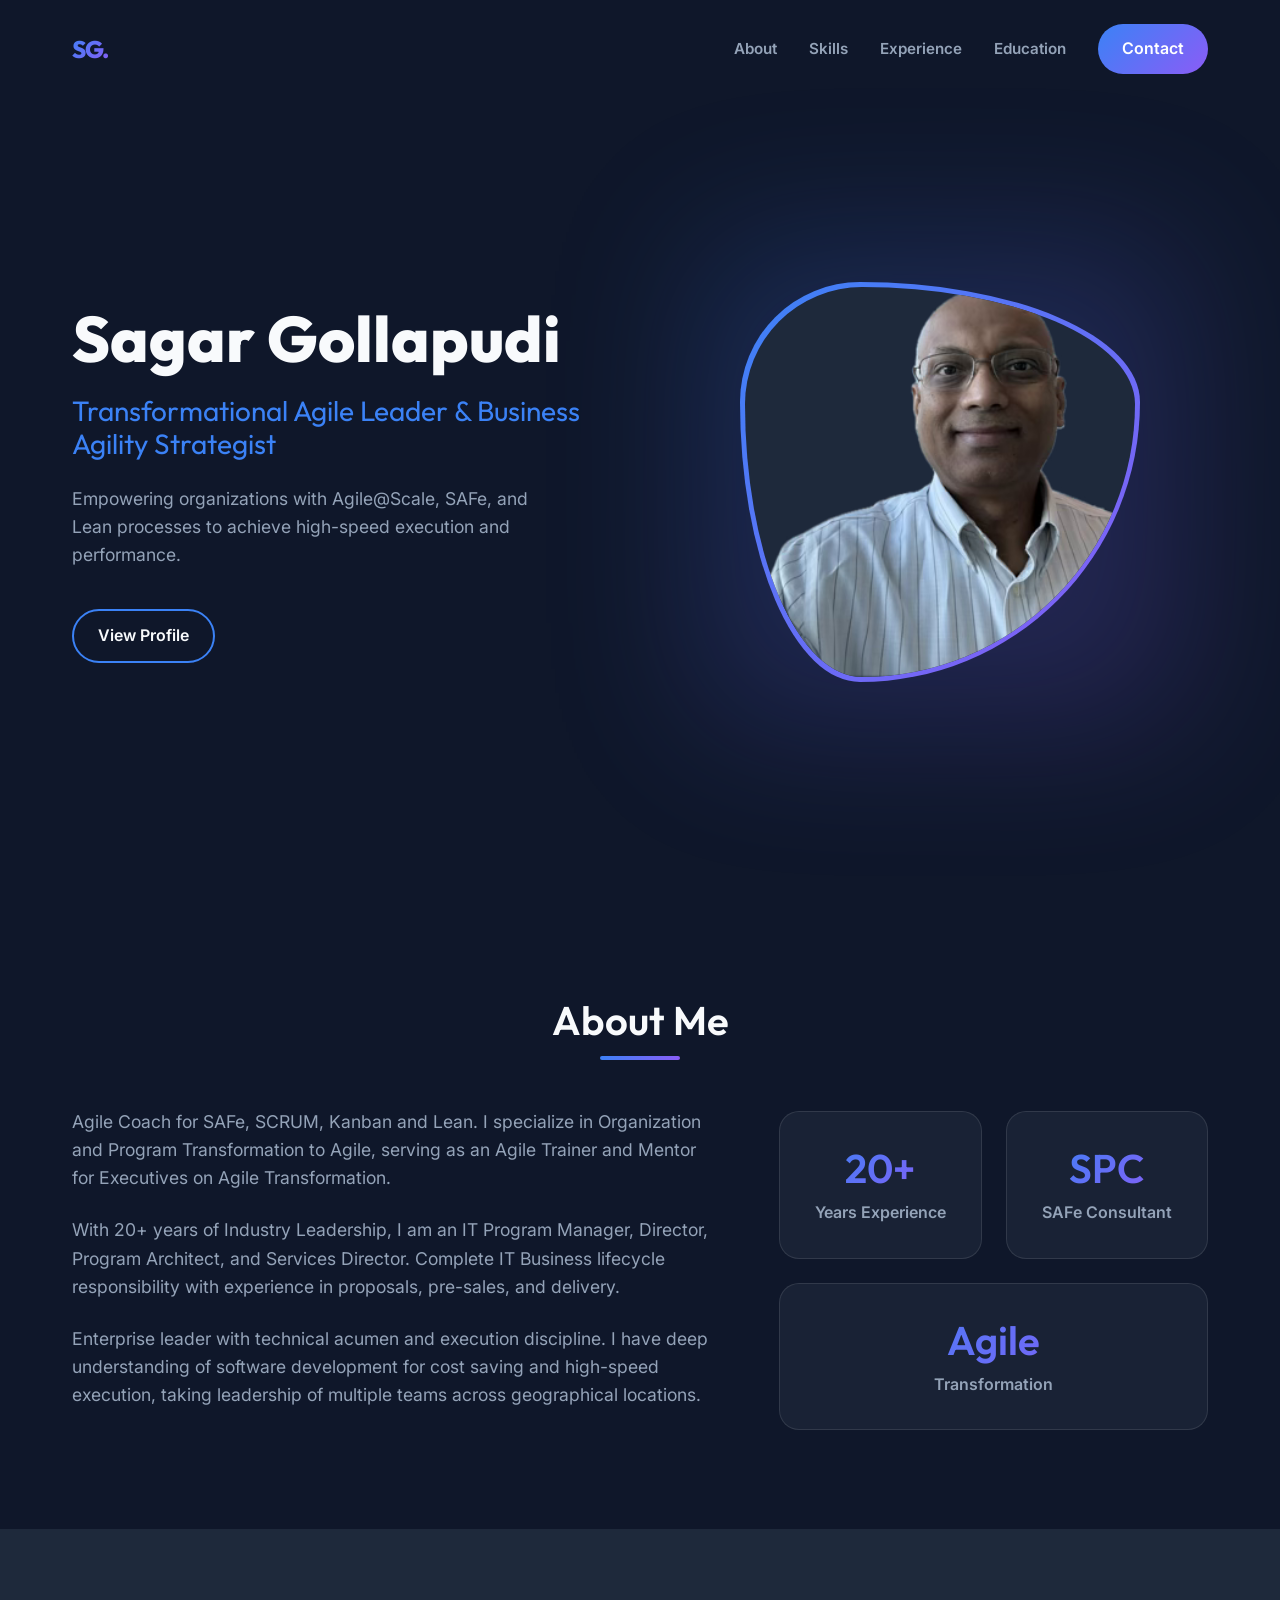
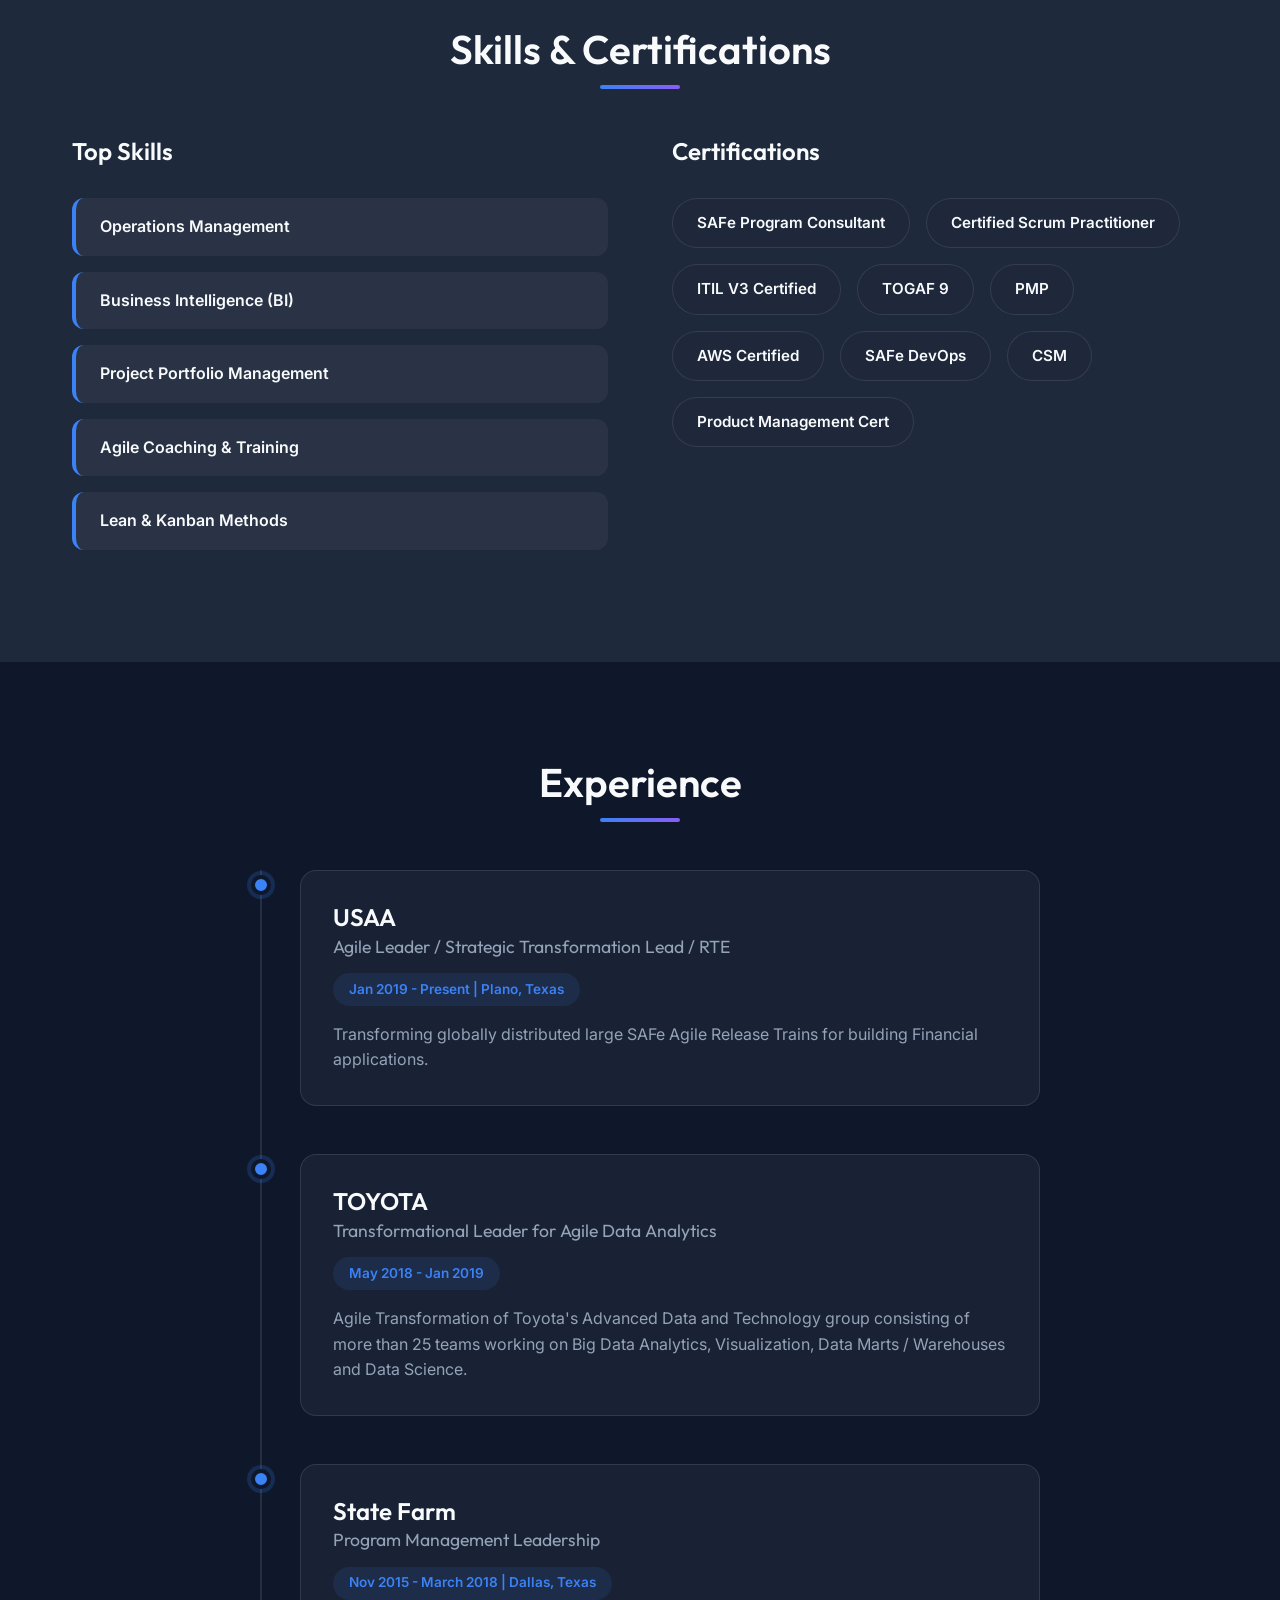
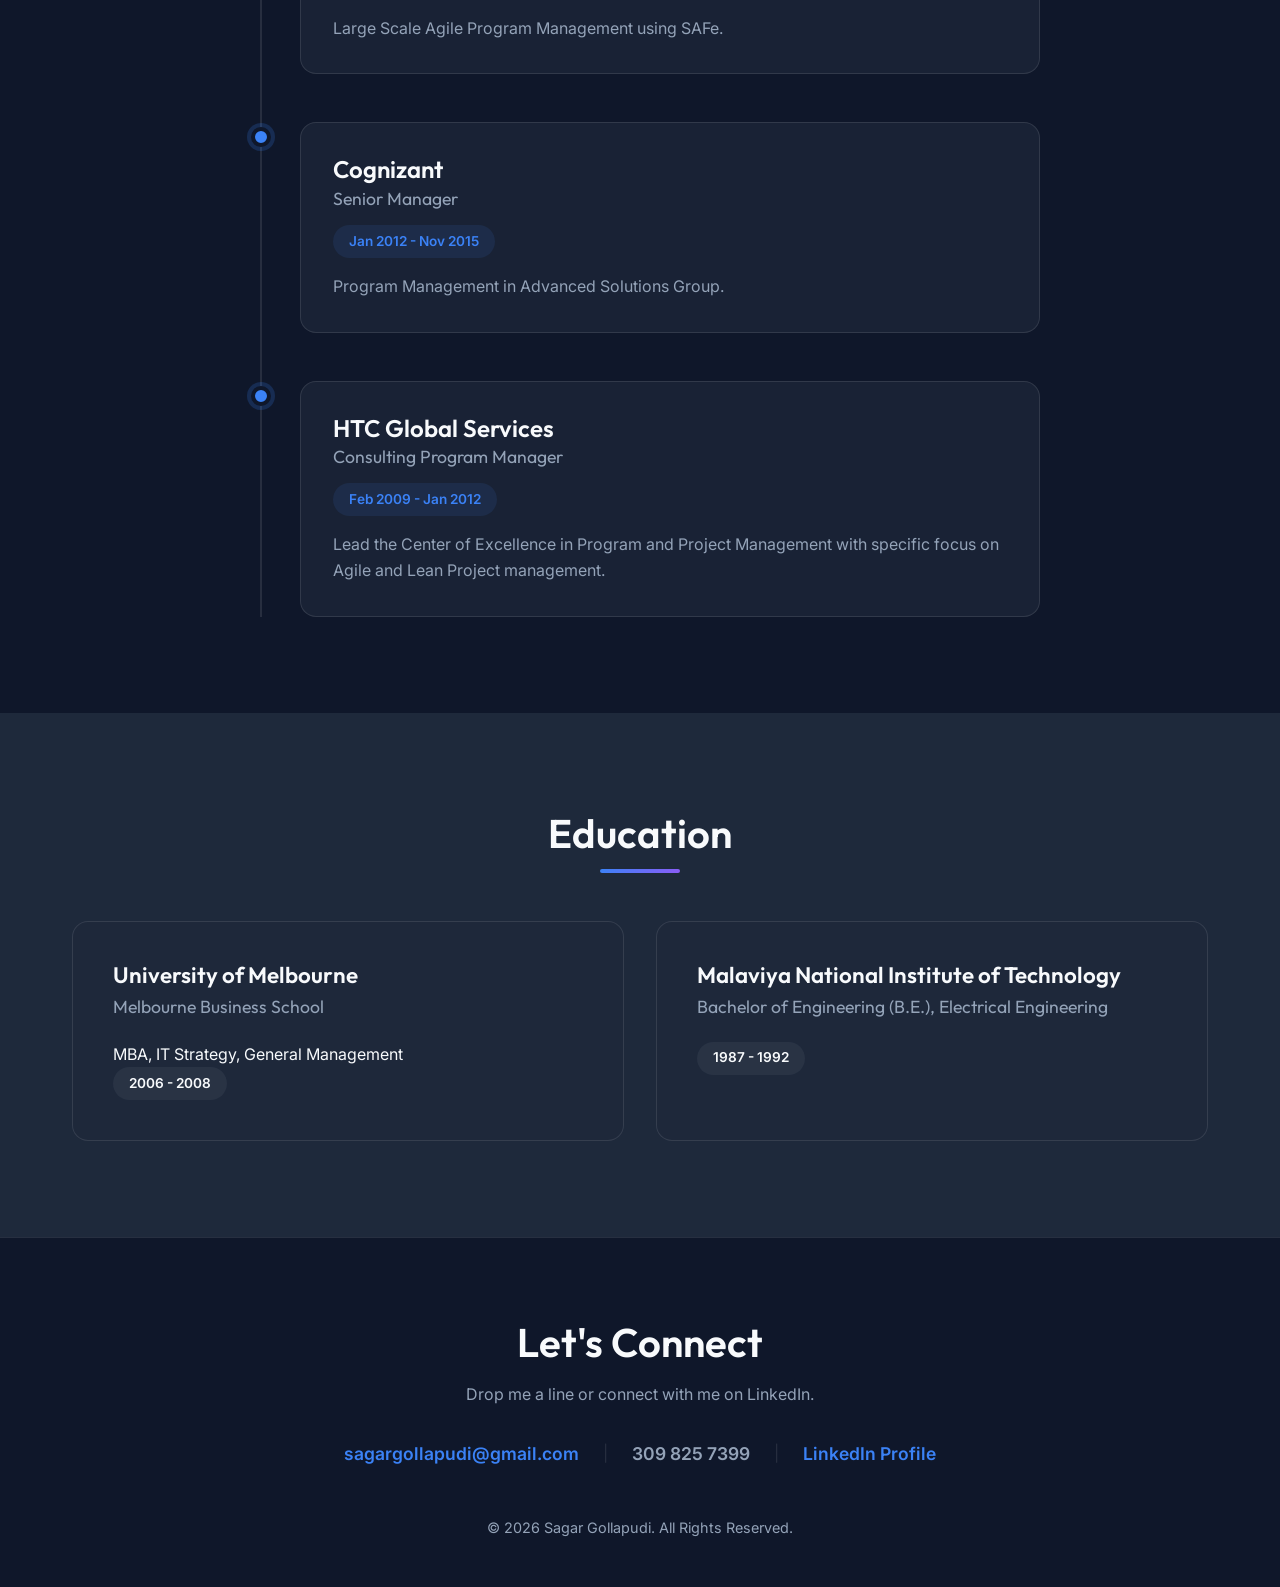
==== index.html @ b095566a "Add files via upload" ====
<!DOCTYPE html>
<html lang="en">
<head>
    <meta charset="UTF-8">
    <meta name="viewport" content="width=device-width, initial-scale=1.0">
    <title>Sagar Gollapudi | Transformational Agile Leader</title>
    <meta name="description" content="Personal website of Sagar Gollapudi, Transformational Agile Leader, SPC, PMP, Agile@Scale, SAFE PO/PM, RTE, Business Agility Strategist.">
    <link rel="preconnect" href="https://fonts.googleapis.com">
    <link rel="preconnect" href="https://fonts.gstatic.com" crossorigin>
    <link href="https://fonts.googleapis.com/css2?family=Inter:wght@300;400;600;800&family=Outfit:wght@300;400;600;800&display=swap" rel="stylesheet">
    <link rel="stylesheet" href="style.css">
</head>
<body>
    <nav class="navbar">
        <div class="nav-container">
            <a href="#home" class="logo">SG.</a>
            <ul class="nav-links">
                <li><a href="#about">About</a></li>
                <li><a href="#skills">Skills</a></li>
                <li><a href="#experience">Experience</a></li>
                <li><a href="#education">Education</a></li>
                <li><a href="#contact" class="btn-primary">Contact</a></li>
            </ul>
        </div>
    </nav>

    <header id="home" class="hero">
        <div class="hero-content hidden">
            <h1 class="hero-title">Sagar Gollapudi</h1>
            <h2 class="hero-subtitle">Transformational Agile Leader & Business Agility Strategist</h2>
            <p class="hero-text">Empowering organizations with Agile@Scale, SAFe, and Lean processes to achieve high-speed execution and performance.</p>
            <div class="hero-buttons">
                <a href="#about" class="btn-secondary">View Profile</a>
            </div>
        </div>
        <div class="hero-image-container hidden">
            <div class="image-wrapper">
                <img src="SagarGollapudi.png" alt="Sagar Gollapudi" class="hero-img">
                <div class="glow-effect"></div>
            </div>
        </div>
    </header>

    <section id="about" class="section">
        <div class="container hidden">
            <h2 class="section-title">About Me</h2>
            <div class="about-content">
                <div class="about-text">
                    <p>Agile Coach for SAFe, SCRUM, Kanban and Lean. I specialize in Organization and Program Transformation to Agile, serving as an Agile Trainer and Mentor for Executives on Agile Transformation.</p>
                    <p>With 20+ years of Industry Leadership, I am an IT Program Manager, Director, Program Architect, and Services Director. Complete IT Business lifecycle responsibility with experience in proposals, pre-sales, and delivery.</p>
                    <p>Enterprise leader with technical acumen and execution discipline. I have deep understanding of software development for cost saving and high-speed execution, taking leadership of multiple teams across geographical locations.</p>
                </div>
                <div class="about-stats">
                    <div class="stat-card">
                        <h3>20+</h3>
                        <p>Years Experience</p>
                    </div>
                    <div class="stat-card">
                        <h3>SPC</h3>
                        <p>SAFe Consultant</p>
                    </div>
                    <div class="stat-card">
                        <h3>Agile</h3>
                        <p>Transformation</p>
                    </div>
                </div>
            </div>
        </div>
    </section>

    <section id="skills" class="section bg-secondary">
        <div class="container hidden">
            <h2 class="section-title">Skills & Certifications</h2>
            <div class="skills-grid">
                <div class="skill-category">
                    <h3>Top Skills</h3>
                    <ul class="skill-list">
                        <li><span>Operations Management</span></li>
                        <li><span>Business Intelligence (BI)</span></li>
                        <li><span>Project Portfolio Management</span></li>
                        <li><span>Agile Coaching & Training</span></li>
                        <li><span>Lean & Kanban Methods</span></li>
                    </ul>
                </div>
                <div class="skill-category">
                    <h3>Certifications</h3>
                    <div class="badges">
                        <span class="badge">SAFe Program Consultant</span>
                        <span class="badge">Certified Scrum Practitioner</span>
                        <span class="badge">ITIL V3 Certified</span>
                        <span class="badge">TOGAF 9</span>
                        <span class="badge">PMP</span>
                        <span class="badge">AWS Certified</span>
                        <span class="badge">SAFe DevOps</span>
                        <span class="badge">CSM</span>
                        <span class="badge">Product Management Cert</span>
                    </div>
                </div>
            </div>
        </div>
    </section>

    <section id="experience" class="section">
        <div class="container hidden">
            <h2 class="section-title">Experience</h2>
            <div class="timeline">
                <div class="timeline-item">
                    <div class="timeline-dot"></div>
                    <div class="timeline-content">
                        <h3>USAA</h3>
                        <h4>Agile Leader / Strategic Transformation Lead / RTE</h4>
                        <span class="date">Jan 2019 - Present | Plano, Texas</span>
                        <p>Transforming globally distributed large SAFe Agile Release Trains for building Financial applications.</p>
                    </div>
                </div>
                <div class="timeline-item">
                    <div class="timeline-dot"></div>
                    <div class="timeline-content">
                        <h3>TOYOTA</h3>
                        <h4>Transformational Leader for Agile Data Analytics</h4>
                        <span class="date">May 2018 - Jan 2019</span>
                        <p>Agile Transformation of Toyota's Advanced Data and Technology group consisting of more than 25 teams working on Big Data Analytics, Visualization, Data Marts / Warehouses and Data Science.</p>
                    </div>
                </div>
                <div class="timeline-item">
                    <div class="timeline-dot"></div>
                    <div class="timeline-content">
                        <h3>State Farm</h3>
                        <h4>Program Management Leadership</h4>
                        <span class="date">Nov 2015 - March 2018 | Dallas, Texas</span>
                        <p>Large Scale Agile Program Management using SAFe.</p>
                    </div>
                </div>
                <div class="timeline-item">
                    <div class="timeline-dot"></div>
                    <div class="timeline-content">
                        <h3>Cognizant</h3>
                        <h4>Senior Manager</h4>
                        <span class="date">Jan 2012 - Nov 2015</span>
                        <p>Program Management in Advanced Solutions Group.</p>
                    </div>
                </div>
                <div class="timeline-item">
                    <div class="timeline-dot"></div>
                    <div class="timeline-content">
                        <h3>HTC Global Services</h3>
                        <h4>Consulting Program Manager</h4>
                        <span class="date">Feb 2009 - Jan 2012</span>
                        <p>Lead the Center of Excellence in Program and Project Management with specific focus on Agile and Lean Project management.</p>
                    </div>
                </div>
            </div>
        </div>
    </section>

    <section id="education" class="section bg-secondary">
        <div class="container hidden">
            <h2 class="section-title">Education</h2>
            <div class="grid-2">
                <div class="edu-card card-glass">
                    <h3>University of Melbourne</h3>
                    <h4>Melbourne Business School</h4>
                    <p>MBA, IT Strategy, General Management</p>
                    <span class="year">2006 - 2008</span>
                </div>
                <div class="edu-card card-glass">
                    <h3>Malaviya National Institute of Technology</h3>
                    <h4>Bachelor of Engineering (B.E.), Electrical Engineering</h4>
                    <span class="year">1987 - 1992</span>
                </div>
            </div>
        </div>
    </section>

    <footer id="contact" class="footer">
        <div class="container">
            <h2 class="footer-title">Let's Connect</h2>
            <p class="footer-text">Drop me a line or connect with me on LinkedIn.</p>
            <div class="contact-info">
                <a href="mailto:sagargollapudi@gmail.com" class="contact-link">sagargollapudi@gmail.com</a>
                <span class="separator">|</span>
                <span class="contact-text">309 825 7399</span>
                <span class="separator">|</span>
                <a href="https://www.linkedin.com/in/sagargollapudi" target="_blank" class="contact-link">LinkedIn Profile</a>
            </div>
            <p class="copyright">&copy; 2026 Sagar Gollapudi. All Rights Reserved.</p>
        </div>
    </footer>

    <script src="script.js"></script>
</body>
</html>
---- style.css ----
:root {
    --bg-primary: #0f172a;
    --bg-secondary: #1e293b;
    --text-primary: #f8fafc;
    --text-secondary: #94a3b8;
    --accent-color: #3b82f6;
    --accent-hover: #2563eb;
    --gradient-1: linear-gradient(135deg, #3b82f6 0%, #8b5cf6 100%);
    --glass-bg: rgba(30, 41, 59, 0.7);
    --glass-border: rgba(255, 255, 255, 0.1);
    --font-heading: 'Outfit', sans-serif;
    --font-body: 'Inter', sans-serif;
    --transition: all 0.3s ease;
}

* {
    margin: 0;
    padding: 0;
    box-sizing: border-box;
}

html {
    scroll-behavior: smooth;
}

body {
    font-family: var(--font-body);
    background-color: var(--bg-primary);
    color: var(--text-primary);
    line-height: 1.6;
    overflow-x: hidden;
}

/* Typography */
h1, h2, h3, h4 {
    font-family: var(--font-heading);
    font-weight: 600;
    line-height: 1.2;
}

a {
    text-decoration: none;
    color: inherit;
    transition: var(--transition);
}

.container {
    max-width: 1200px;
    margin: 0 auto;
    padding: 0 2rem;
}

/* Buttons */
.btn-primary {
    background: var(--gradient-1);
    color: white;
    padding: 0.75rem 1.5rem;
    border-radius: 50px;
    font-weight: 600;
    display: inline-block;
}

.btn-primary:hover {
    transform: translateY(-2px);
    box-shadow: 0 10px 20px rgba(59, 130, 246, 0.3);
}

.btn-secondary {
    background: transparent;
    color: var(--text-primary);
    padding: 0.75rem 1.5rem;
    border-radius: 50px;
    font-weight: 600;
    border: 2px solid var(--accent-color);
    display: inline-block;
}

.btn-secondary:hover {
    background: var(--accent-color);
    transform: translateY(-2px);
}

/* Navbar */
.navbar {
    position: fixed;
    top: 0;
    left: 0;
    width: 100%;
    padding: 1.5rem 0;
    z-index: 1000;
    transition: var(--transition);
}

.navbar.scrolled {
    padding: 1rem 0;
    background: var(--glass-bg);
    backdrop-filter: blur(10px);
    box-shadow: 0 4px 30px rgba(0, 0, 0, 0.1);
    border-bottom: 1px solid var(--glass-border);
}

.nav-container {
    max-width: 1200px;
    margin: 0 auto;
    padding: 0 2rem;
    display: flex;
    justify-content: space-between;
    align-items: center;
}

.logo {
    font-size: 1.5rem;
    font-weight: 800;
    font-family: var(--font-heading);
    letter-spacing: -1px;
    background: var(--gradient-1);
    -webkit-background-clip: text;
    -webkit-text-fill-color: transparent;
}

.nav-links {
    list-style: none;
    display: flex;
    gap: 2rem;
    align-items: center;
}

.nav-links a:not(.btn-primary) {
    font-size: 0.95rem;
    font-weight: 600;
    color: var(--text-secondary);
}

.nav-links a:not(.btn-primary):hover {
    color: var(--text-primary);
}

/* Hero Section */
.hero {
    min-height: 100vh;
    display: flex;
    align-items: center;
    justify-content: center;
    padding: 8rem 2rem 4rem;
    max-width: 1200px;
    margin: 0 auto;
    gap: 4rem;
}

.hero-content {
    flex: 1;
}

.hero-title {
    font-size: 4rem;
    font-weight: 800;
    margin-bottom: 1rem;
}

.hero-subtitle {
    font-size: 1.75rem;
    color: var(--accent-color);
    margin-bottom: 1.5rem;
    font-weight: 400;
}

.hero-text {
    font-size: 1.1rem;
    color: var(--text-secondary);
    margin-bottom: 2.5rem;
    max-width: 500px;
}

.hero-buttons {
    display: flex;
    gap: 1rem;
}

.hero-image-container {
    flex: 1;
    display: flex;
    justify-content: center;
    position: relative;
}

.image-wrapper {
    position: relative;
    width: 400px;
    height: 400px;
    border-radius: 30% 70% 70% 30% / 30% 30% 70% 70%;
    background: var(--gradient-1);
    padding: 5px;
    animation: morph 8s ease-in-out infinite;
}

.hero-img {
    width: 100%;
    height: 100%;
    object-fit: cover;
    border-radius: 30% 70% 70% 30% / 30% 30% 70% 70%;
    background: var(--bg-secondary);
    animation: morph 8s ease-in-out infinite;
    animation-delay: -1s;
}

.glow-effect {
    position: absolute;
    top: 50%;
    left: 50%;
    transform: translate(-50%, -50%);
    width: 120%;
    height: 120%;
    background: var(--gradient-1);
    filter: blur(80px);
    opacity: 0.2;
    z-index: -1;
}

@keyframes morph {
    0% { border-radius: 30% 70% 70% 30% / 30% 30% 70% 70%; }
    25% { border-radius: 58% 42% 75% 25% / 76% 46% 54% 24%; }
    50% { border-radius: 40% 60% 40% 60% / 40% 60% 40% 60%; }
    75% { border-radius: 73% 27% 26% 38% / 73% 36% 64% 27%; }
    100% { border-radius: 30% 70% 70% 30% / 30% 30% 70% 70%; }
}

/* Sections */
.section {
    padding: 6rem 0;
}

.section.bg-secondary {
    background-color: var(--bg-secondary);
}

.section-title {
    font-size: 2.5rem;
    margin-bottom: 3rem;
    text-align: center;
    position: relative;
    padding-bottom: 1rem;
}

.section-title::after {
    content: '';
    position: absolute;
    bottom: 0;
    left: 50%;
    transform: translateX(-50%);
    width: 80px;
    height: 4px;
    background: var(--gradient-1);
    border-radius: 2px;
}

/* About */
.about-content {
    display: flex;
    gap: 4rem;
    align-items: center;
}

.about-text {
    flex: 3;
    font-size: 1.1rem;
    color: var(--text-secondary);
}

.about-text p {
    margin-bottom: 1.5rem;
}

.about-stats {
    flex: 2;
    display: grid;
    grid-template-columns: repeat(2, 1fr);
    gap: 1.5rem;
}

.about-stats .stat-card:nth-child(3) {
    grid-column: span 2;
}

.stat-card {
    background: var(--glass-bg);
    border: 1px solid var(--glass-border);
    padding: 2rem;
    border-radius: 20px;
    text-align: center;
    transition: var(--transition);
}

.stat-card:hover {
    transform: translateY(-5px);
    border-color: var(--accent-color);
}

.stat-card h3 {
    font-size: 2.5rem;
    color: var(--text-primary);
    margin-bottom: 0.5rem;
    background: var(--gradient-1);
    -webkit-background-clip: text;
    -webkit-text-fill-color: transparent;
}

.stat-card p {
    color: var(--text-secondary);
    font-weight: 600;
}

/* Skills */
.skills-grid {
    display: grid;
    grid-template-columns: 1fr 1fr;
    gap: 4rem;
}

.skill-category h3 {
    font-size: 1.5rem;
    margin-bottom: 2rem;
    color: var(--text-primary);
}

.skill-list {
    list-style: none;
}

.skill-list li {
    background: rgba(255, 255, 255, 0.05);
    padding: 1rem 1.5rem;
    margin-bottom: 1rem;
    border-radius: 12px;
    border-left: 4px solid var(--accent-color);
    font-weight: 600;
    transition: var(--transition);
}

.skill-list li:hover {
    transform: translateX(10px);
    background: rgba(255, 255, 255, 0.1);
}

.badges {
    display: flex;
    flex-wrap: wrap;
    gap: 1rem;
}

.badge {
    background: var(--glass-bg);
    border: 1px solid var(--glass-border);
    color: var(--text-primary);
    padding: 0.75rem 1.5rem;
    border-radius: 50px;
    font-size: 0.95rem;
    font-weight: 600;
    transition: var(--transition);
}

.badge:hover {
    background: var(--gradient-1);
    border-color: transparent;
    transform: translateY(-3px);
}

/* Timeline / Experience */
.timeline {
    position: relative;
    max-width: 800px;
    margin: 0 auto;
}

.timeline::before {
    content: '';
    position: absolute;
    top: 0;
    left: 20px;
    height: 100%;
    width: 2px;
    background: rgba(255, 255, 255, 0.1);
}

.timeline-item {
    position: relative;
    padding-left: 60px;
    margin-bottom: 3rem;
}

.timeline-item:last-child {
    margin-bottom: 0;
}

.timeline-dot {
    position: absolute;
    left: 11px;
    top: 5px;
    width: 20px;
    height: 20px;
    border-radius: 50%;
    background: var(--accent-color);
    border: 4px solid var(--bg-primary);
    box-shadow: 0 0 0 4px rgba(59, 130, 246, 0.2);
}

.timeline-content {
    background: var(--glass-bg);
    border: 1px solid var(--glass-border);
    padding: 2rem;
    border-radius: 16px;
    transition: var(--transition);
}

.timeline-content:hover {
    transform: translateY(-5px);
    border-color: var(--accent-color);
}

.timeline-content h3 {
    font-size: 1.5rem;
    margin-bottom: 0.25rem;
}

.timeline-content h4 {
    font-size: 1.1rem;
    color: var(--text-secondary);
    font-weight: 400;
    margin-bottom: 1rem;
}

.timeline-content .date {
    display: inline-block;
    padding: 0.35rem 1rem;
    background: rgba(59, 130, 246, 0.1);
    color: var(--accent-color);
    border-radius: 50px;
    font-size: 0.85rem;
    font-weight: 600;
    margin-bottom: 1rem;
}

.timeline-content p {
    color: var(--text-secondary);
}

/* Education Grid */
.grid-2 {
    display: grid;
    grid-template-columns: repeat(2, 1fr);
    gap: 2rem;
}

.card-glass {
    background: var(--glass-bg);
    border: 1px solid var(--glass-border);
    padding: 2.5rem;
    border-radius: 16px;
    transition: var(--transition);
}

.card-glass:hover {
    transform: translateY(-5px);
    border-color: var(--accent-color);
}

.card-glass h3 {
    font-size: 1.4rem;
    margin-bottom: 0.5rem;
}

.card-glass h4 {
    font-size: 1.1rem;
    color: var(--text-secondary);
    font-weight: 400;
    margin-bottom: 1.5rem;
}

.card-glass .year {
    display: inline-block;
    padding: 0.35rem 1rem;
    background: rgba(255, 255, 255, 0.05);
    border-radius: 50px;
    font-size: 0.85rem;
    font-weight: 600;
}

/* Footer */
.footer {
    background: var(--bg-primary);
    padding: 5rem 0 3rem;
    text-align: center;
    border-top: 1px solid var(--glass-border);
}

.footer-title {
    font-size: 2.5rem;
    margin-bottom: 1rem;
}

.footer-text {
    color: var(--text-secondary);
    margin-bottom: 2rem;
}

.contact-info {
    display: flex;
    justify-content: center;
    align-items: center;
    gap: 1.5rem;
    margin-bottom: 3rem;
    flex-wrap: wrap;
}

.contact-link {
    color: var(--accent-color);
    font-weight: 600;
    font-size: 1.1rem;
}

.contact-link:hover {
    text-decoration: underline;
}

.separator {
    color: var(--glass-border);
}

.contact-text {
    color: var(--text-secondary);
    font-weight: 600;
    font-size: 1.1rem;
}

.copyright {
    color: var(--text-secondary);
    font-size: 0.9rem;
}

/* Scroll Animations */
.hidden {
    opacity: 0;
    filter: blur(5px);
    transform: translateY(30px);
    transition: all 1s cubic-bezier(0.5, 0, 0, 1);
}

.show {
    opacity: 1;
    filter: blur(0);
    transform: translateY(0);
}

/* Responsive */
@media (max-width: 992px) {
    .hero {
        flex-direction: column-reverse;
        text-align: center;
        padding-top: 7rem;
    }
    
    .hero-text {
        margin: 0 auto 2.5rem;
    }

    .hero-buttons {
        justify-content: center;
    }

    .about-content, .skills-grid {
        flex-direction: column;
        grid-template-columns: 1fr;
    }
}

@media (max-width: 768px) {
    .nav-links {
        display: none;
    }

    .hero-title {
        font-size: 3rem;
    }

    .hero-subtitle {
        font-size: 1.3rem;
    }

    .image-wrapper {
        width: 300px;
        height: 300px;
    }

    .grid-2 {
        grid-template-columns: 1fr;
    }

    .contact-info {
        flex-direction: column;
        gap: 0.5rem;
    }

    .separator {
        display: none;
    }
}
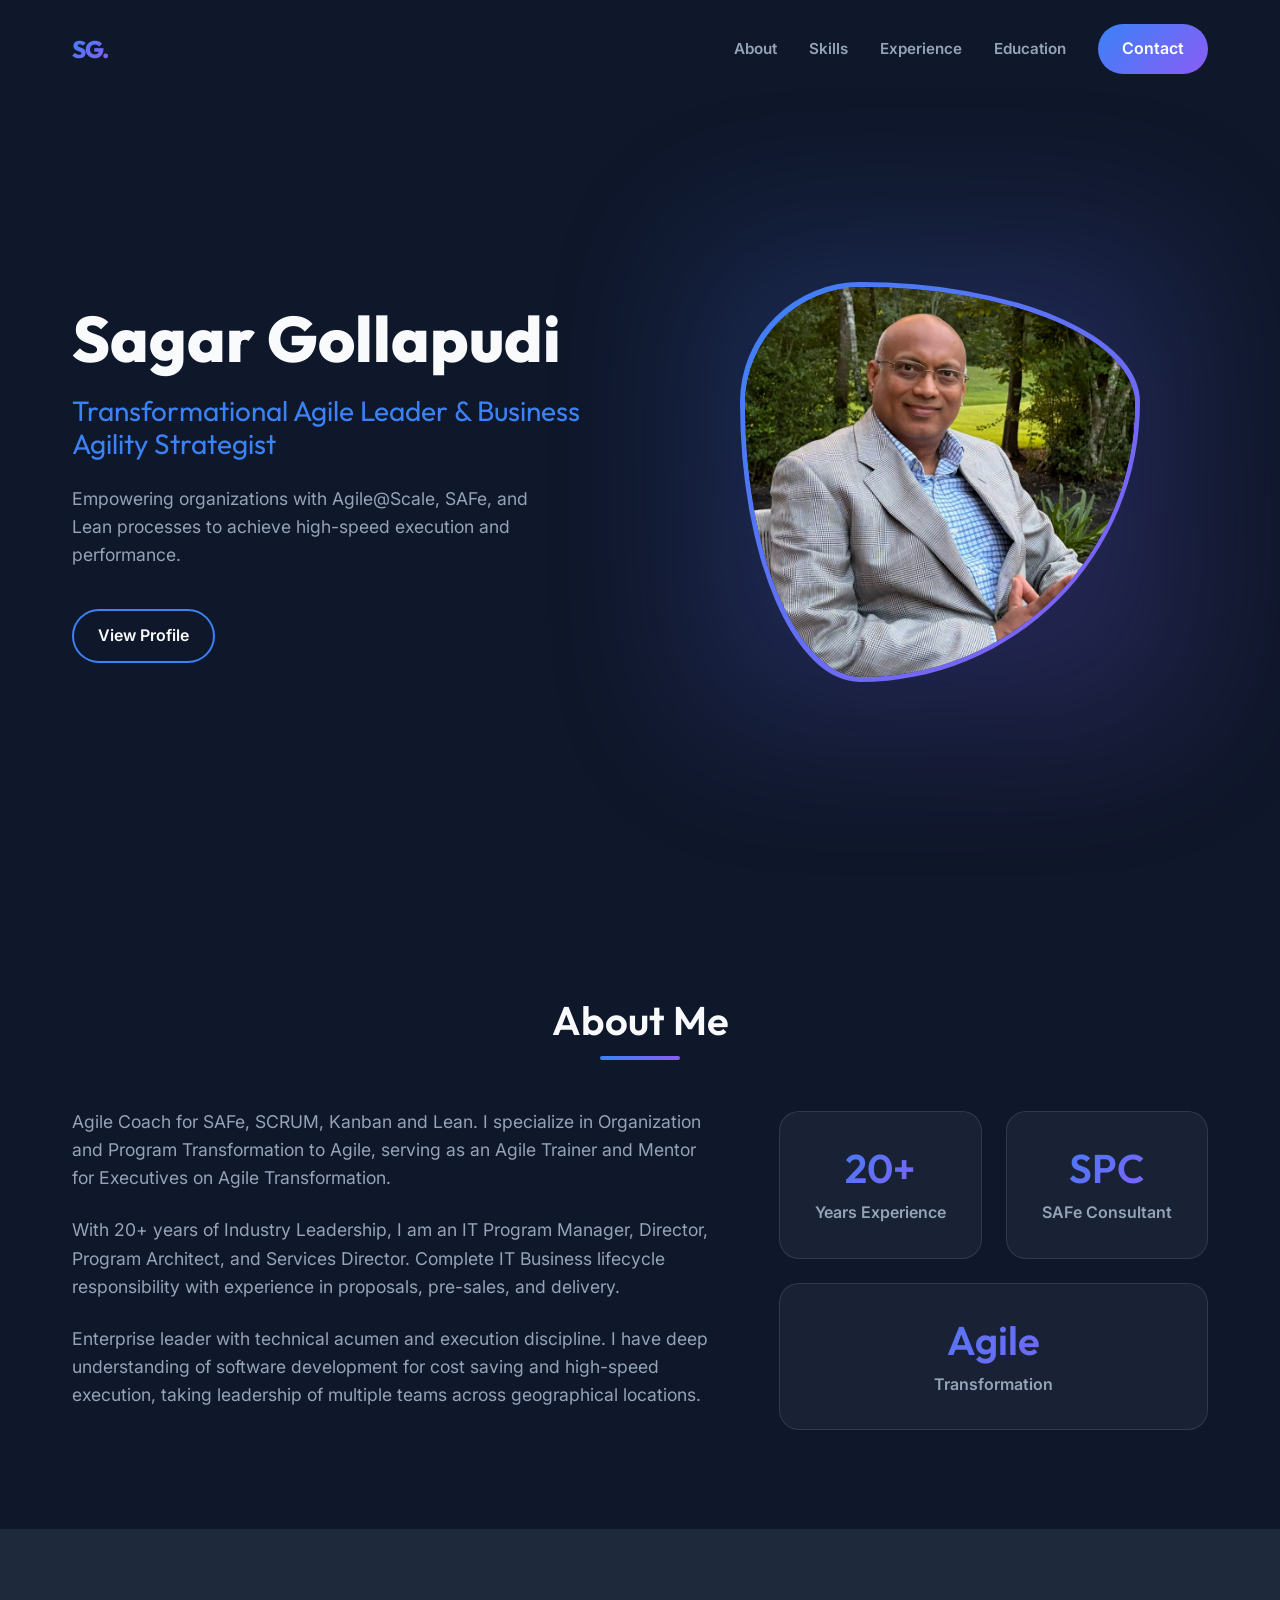
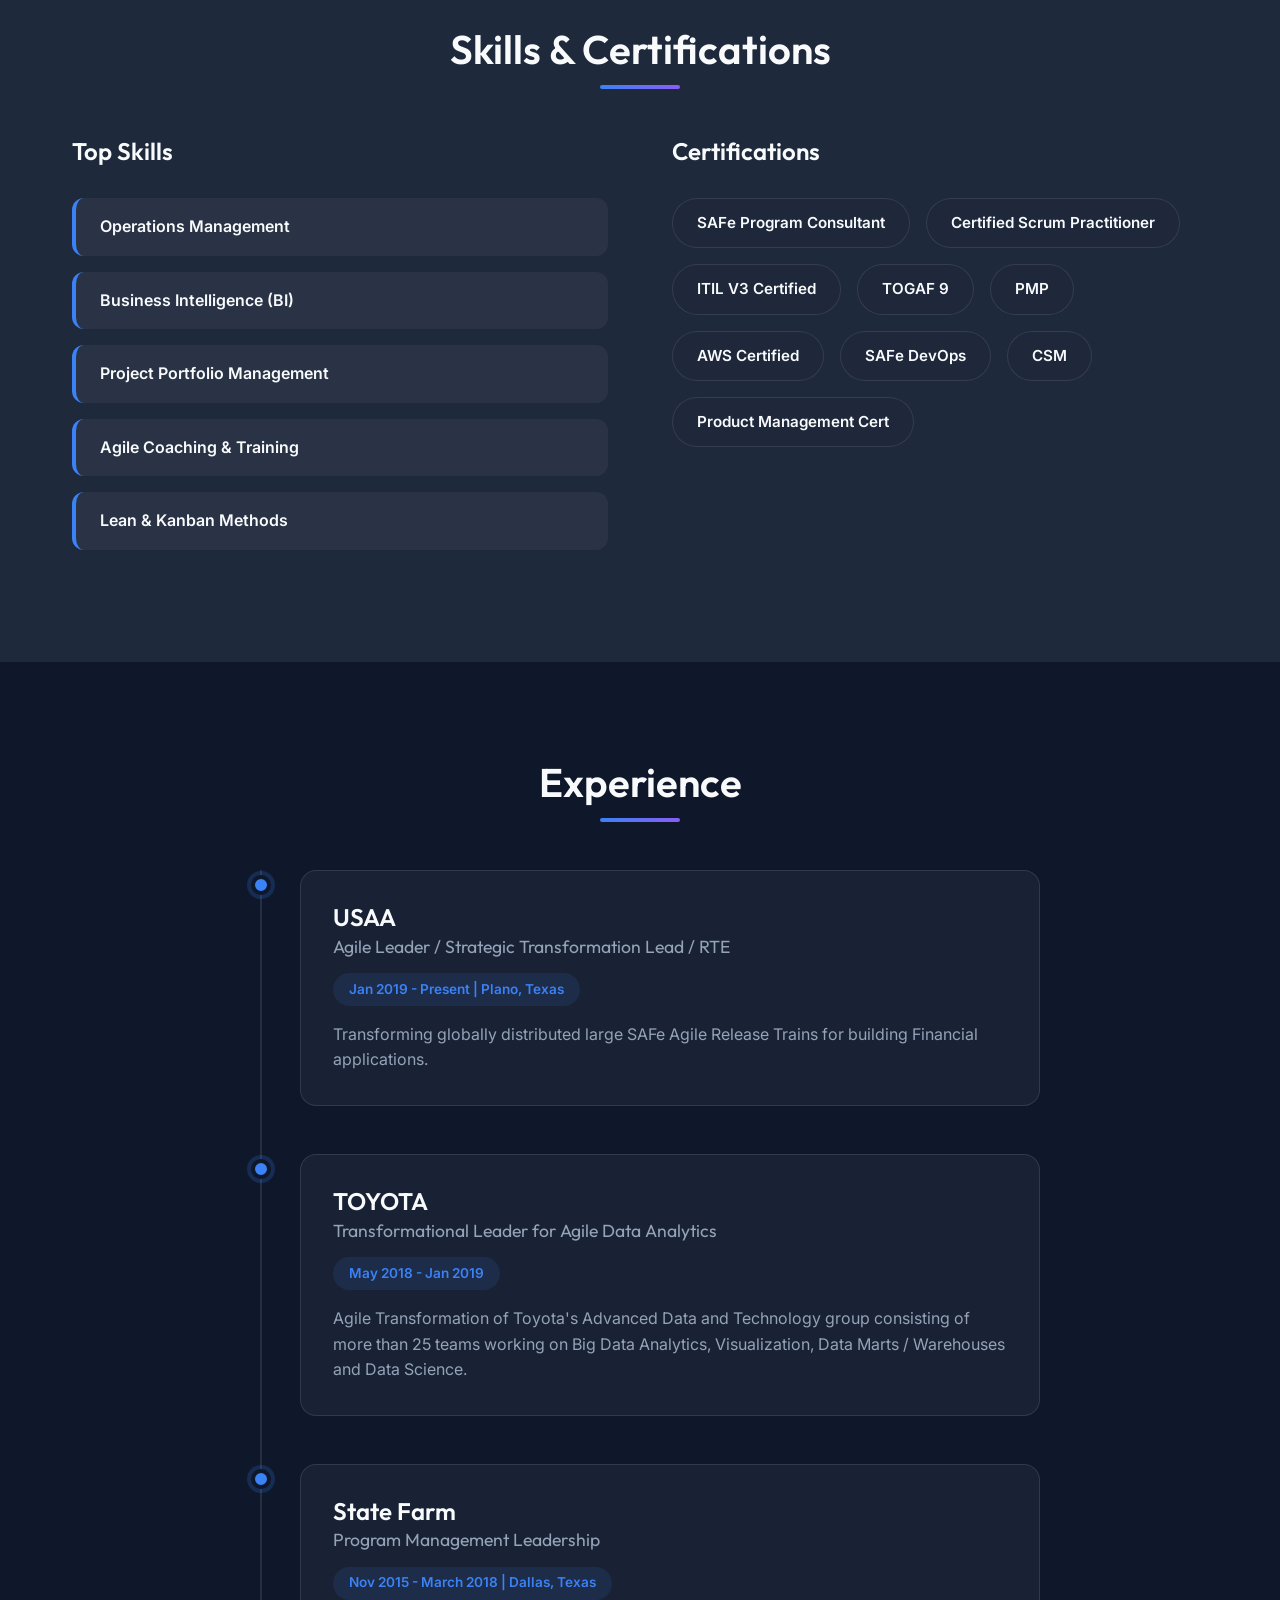
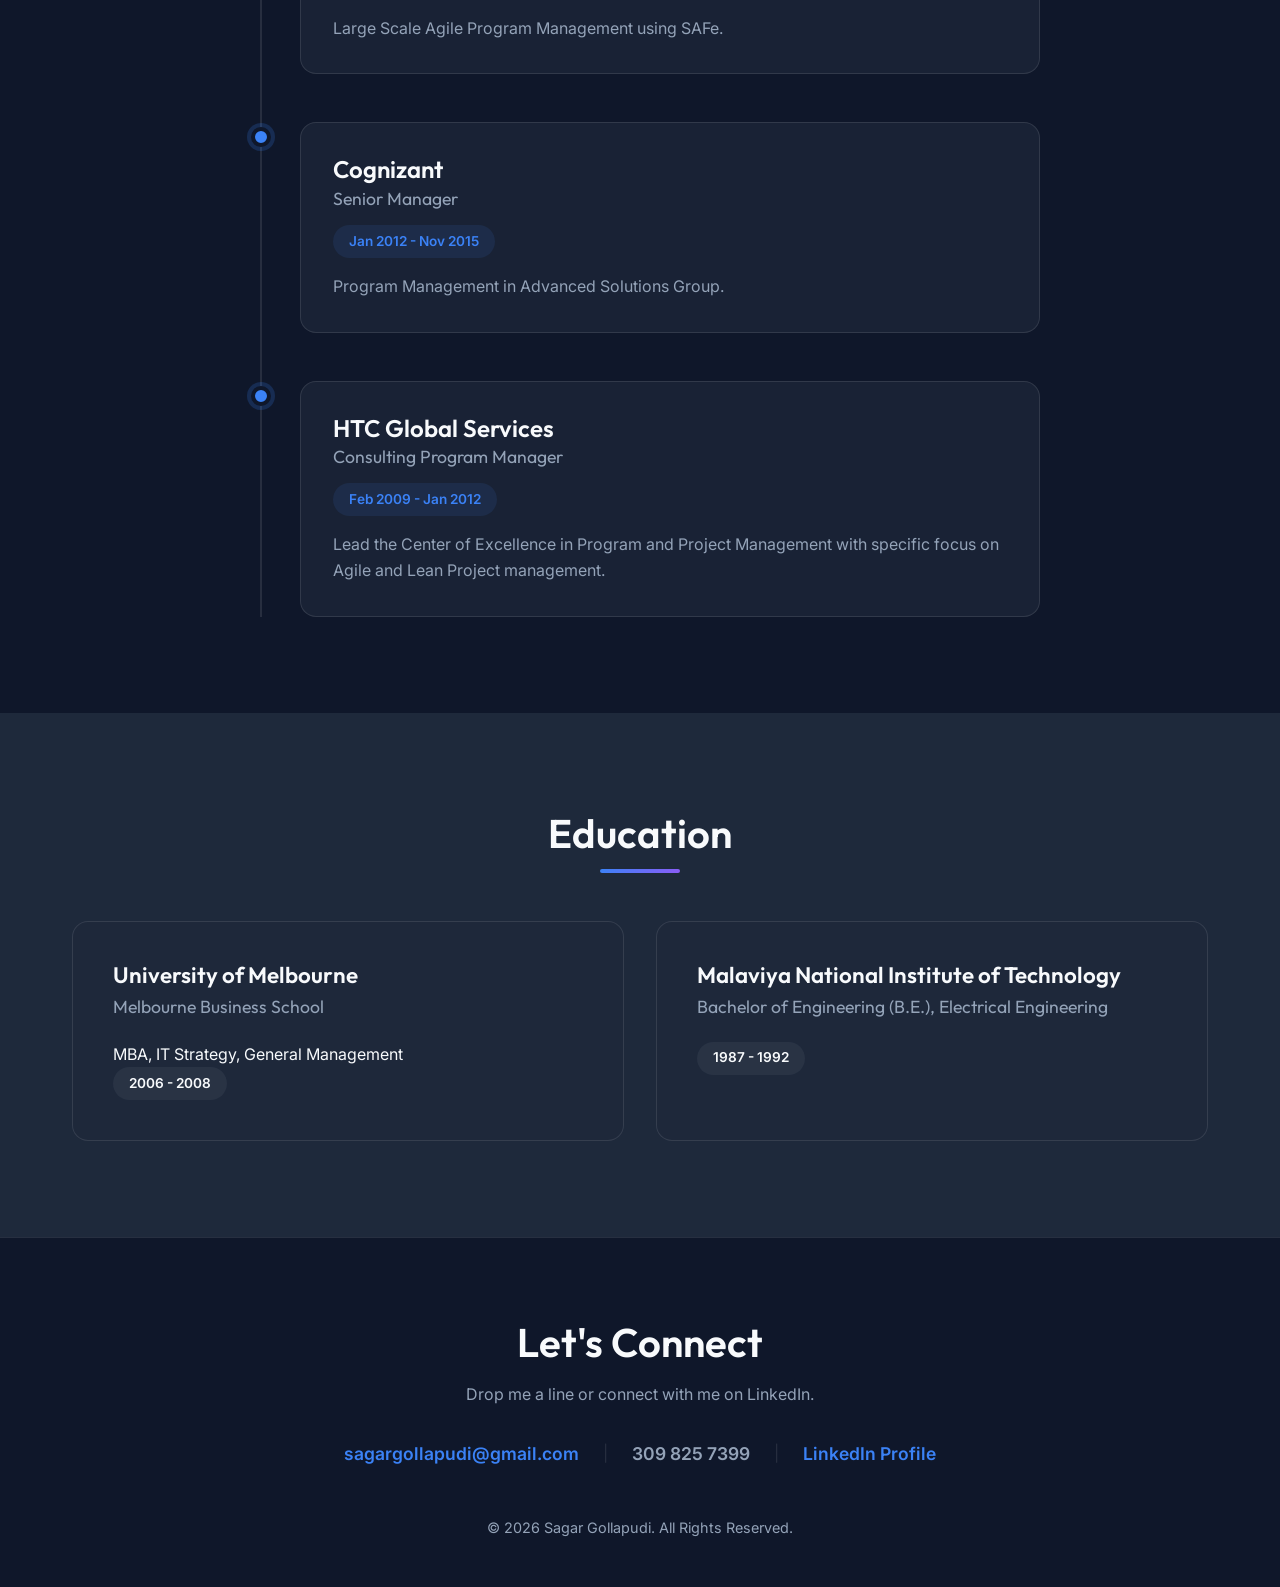
==== commit 41fe46a4: "Add files via upload" ====
--- a/index.html
+++ b/index.html
@@ -35,7 +35,7 @@
         </div>
         <div class="hero-image-container hidden">
             <div class="image-wrapper">
-                <img src="SagarGollapudi.png" alt="Sagar Gollapudi" class="hero-img">
+                <img src="SagarGollapudi.jpg" alt="Sagar Gollapudi" class="hero-img">
                 <div class="glow-effect"></div>
             </div>
         </div>
--- a/style.css
+++ b/style.css
@@ -197,6 +197,7 @@
     width: 100%;
     height: 100%;
     object-fit: cover;
+    object-position: top center;
     border-radius: 30% 70% 70% 30% / 30% 30% 70% 70%;
     background: var(--bg-secondary);
     animation: morph 8s ease-in-out infinite;
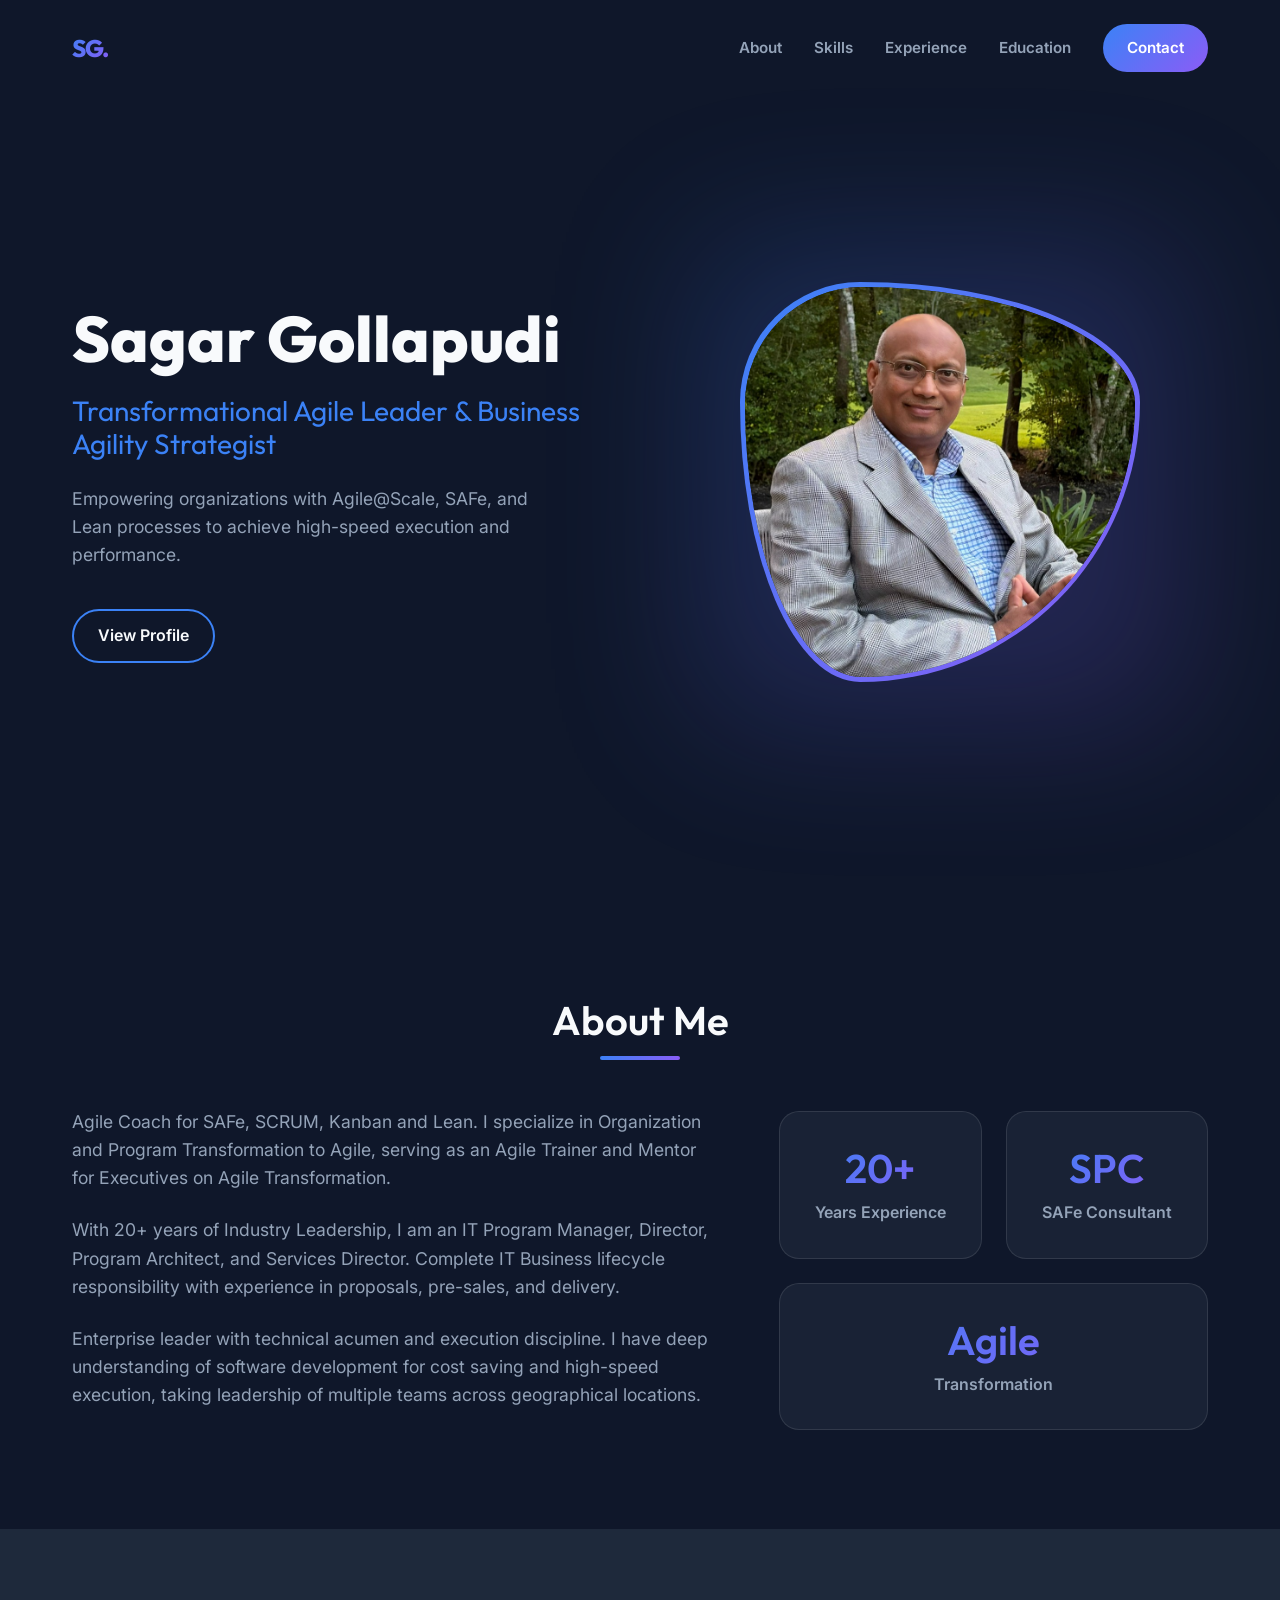
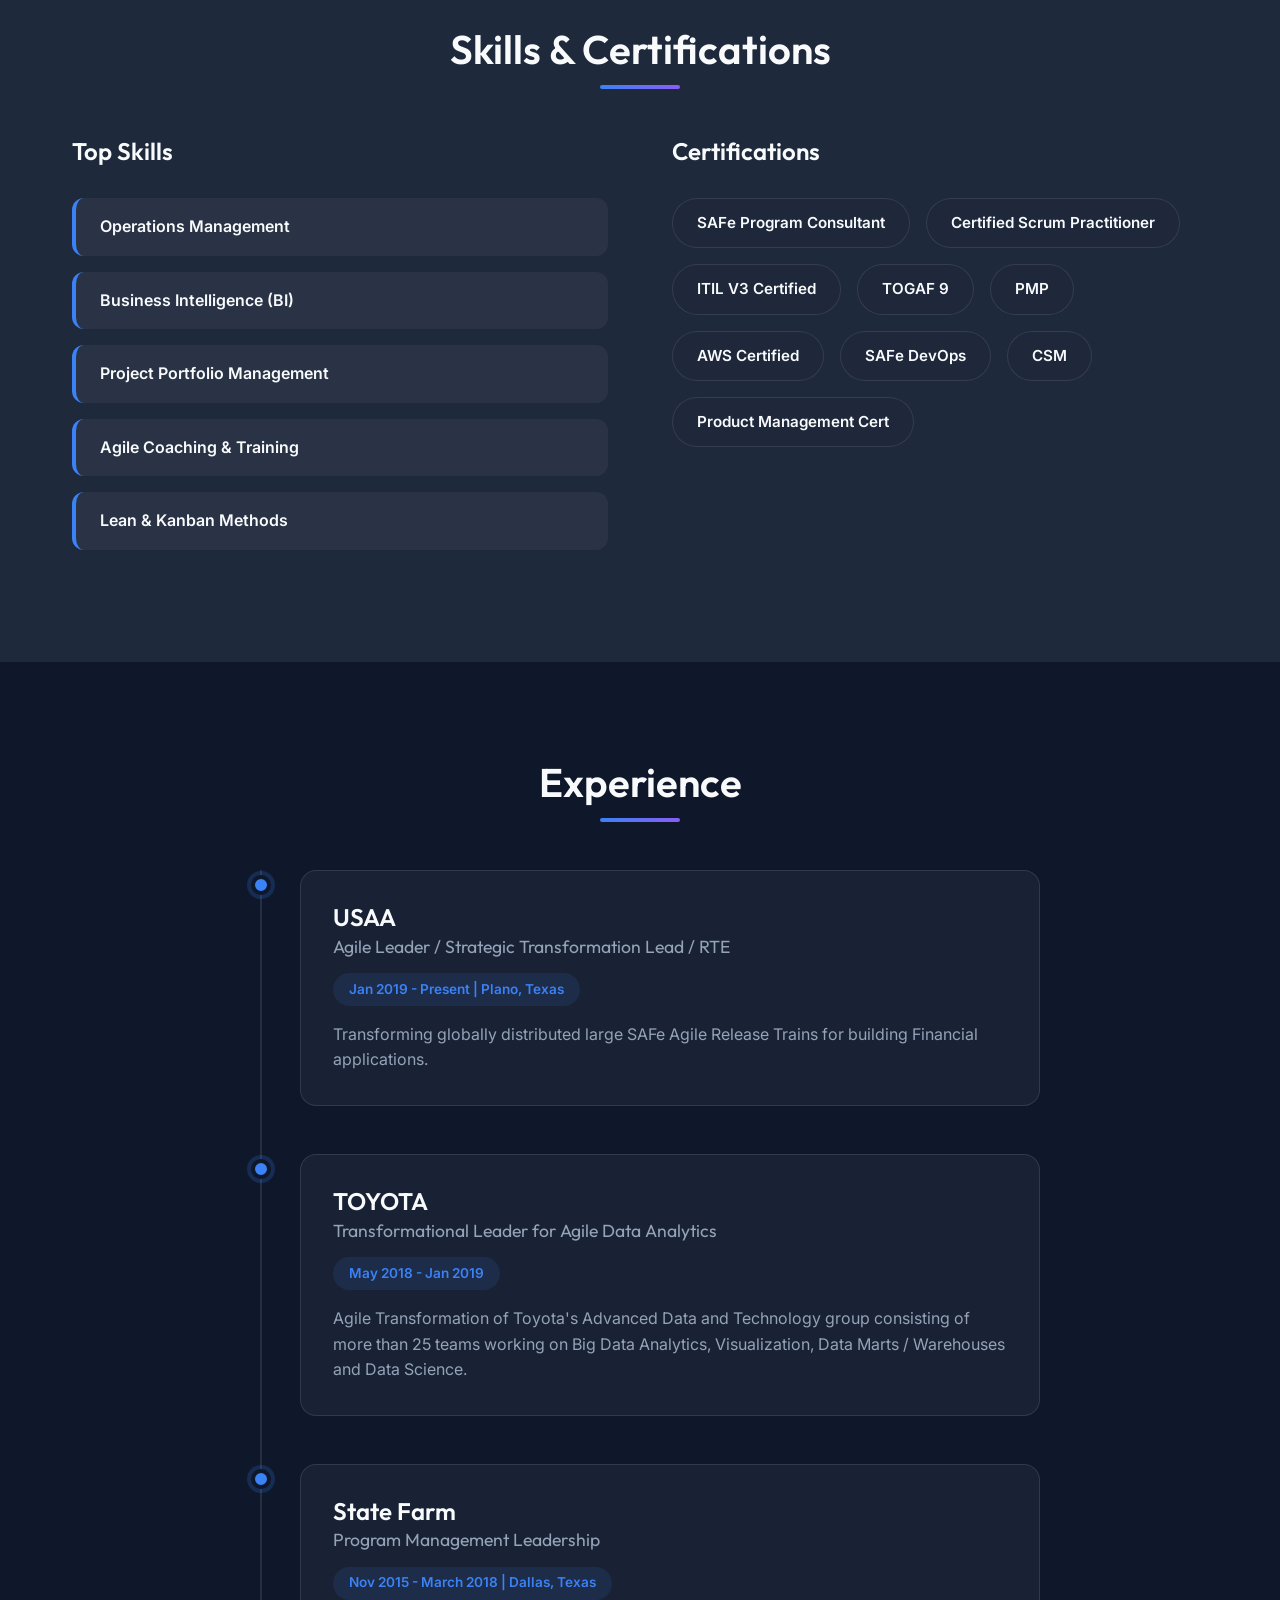
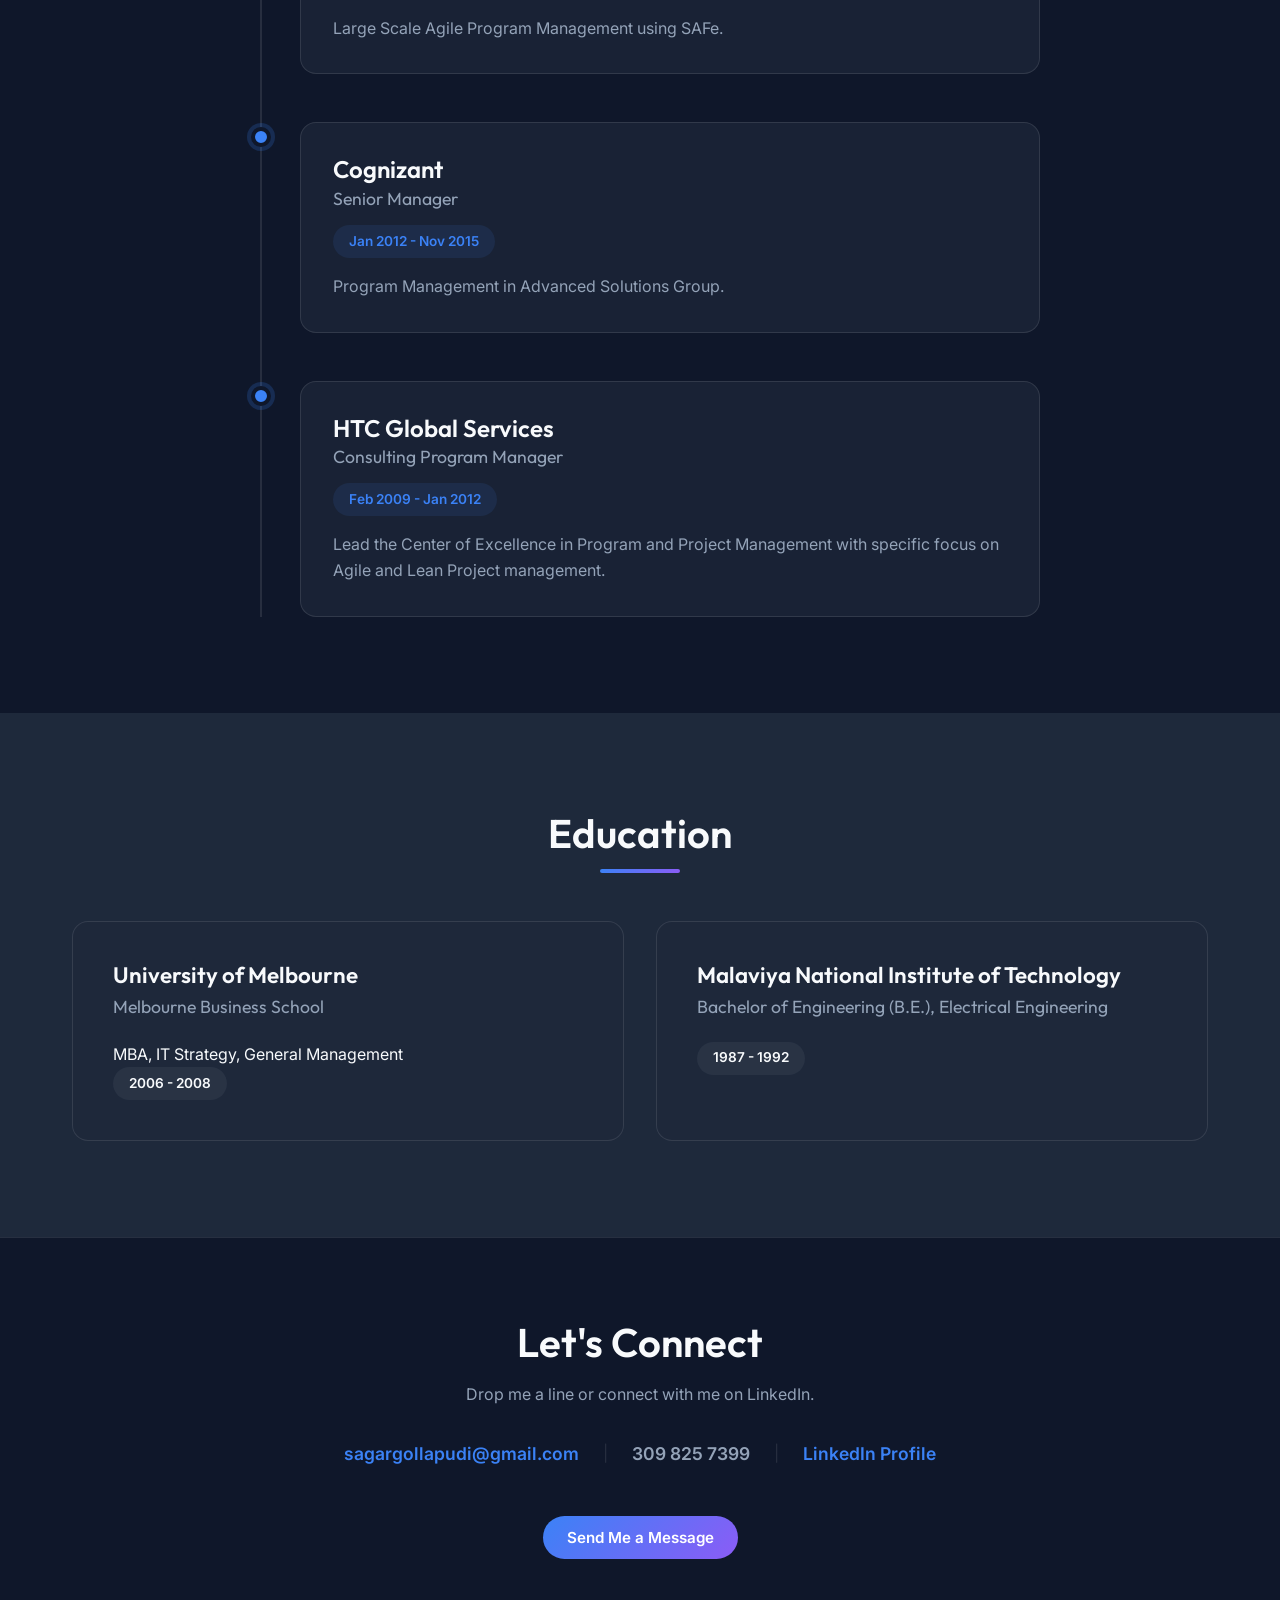
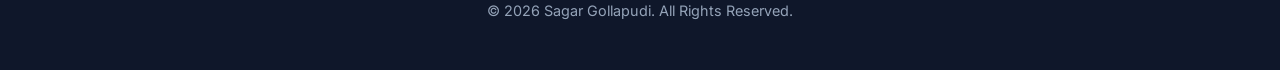
==== commit 656ba3f0: "Add files via upload" ====
--- a/index.html
+++ b/index.html
@@ -19,7 +19,7 @@
                 <li><a href="#skills">Skills</a></li>
                 <li><a href="#experience">Experience</a></li>
                 <li><a href="#education">Education</a></li>
-                <li><a href="#contact" class="btn-primary">Contact</a></li>
+                <li><a href="#contact" class="btn-primary open-contact-btn">Contact</a></li>
             </ul>
         </div>
     </nav>
@@ -183,9 +183,52 @@
                 <span class="separator">|</span>
                 <a href="https://www.linkedin.com/in/sagargollapudi" target="_blank" class="contact-link">LinkedIn Profile</a>
             </div>
+            <div class="footer-actions">
+                <button type="button" class="btn-primary open-contact-btn">Send Me a Message</button>
+            </div>
             <p class="copyright">&copy; 2026 Sagar Gollapudi. All Rights Reserved.</p>
         </div>
     </footer>
+
+    <!-- Contact Modal Form -->
+    <div id="contact-modal" class="modal-overlay" aria-hidden="true" role="dialog" aria-modal="true" aria-labelledby="modal-title">
+        <div class="modal-container card-glass">
+            <button type="button" class="modal-close" id="modal-close-btn" aria-label="Close contact form">&times;</button>
+            <div class="modal-header">
+                <h2 id="modal-title">Get in Touch</h2>
+                <p>Have a question or want to collaborate? Send a message below.</p>
+            </div>
+            <form id="contact-form" action="https://api.web3forms.com/submit" method="POST" class="contact-form">
+                <input type="hidden" name="access_key" value="f81900cf-fe4b-4f0c-878b-0bc3a0e5453b">
+                <input type="hidden" name="subject" value="New Inquiry from Sagar Gollapudi Portfolio Website">
+                <input type="hidden" name="from_name" value="Portfolio Website Contact Form">
+                <input type="checkbox" name="botcheck" style="display: none;">
+
+                <div class="form-group">
+                    <label for="sender-name">Name</label>
+                    <input type="text" id="sender-name" name="name" placeholder="Your Full Name" required>
+                </div>
+
+                <div class="form-group">
+                    <label for="sender-email">Email</label>
+                    <input type="email" id="sender-email" name="email" placeholder="you@example.com" required>
+                </div>
+
+                <div class="form-group">
+                    <label for="sender-phone">Telephone Number</label>
+                    <input type="tel" id="sender-phone" name="phone" placeholder="(123) 456-7890">
+                </div>
+
+                <div class="form-group">
+                    <label for="sender-message">Message</label>
+                    <textarea id="sender-message" name="message" rows="4" placeholder="How can I assist you with Agile transformation, consulting, or leadership?" required></textarea>
+                </div>
+
+                <button type="submit" id="form-submit-btn" class="btn-primary form-submit">Send Message</button>
+                <div id="form-status" class="form-status" aria-live="polite"></div>
+            </form>
+        </div>
+    </div>
 
     <script src="script.js"></script>
 </body>
--- a/style.css
+++ b/style.css
@@ -58,6 +58,11 @@
     border-radius: 50px;
     font-weight: 600;
     display: inline-block;
+    border: none;
+    cursor: pointer;
+    font-family: inherit;
+    font-size: 0.95rem;
+    text-align: center;
 }
 
 .btn-primary:hover {
@@ -604,3 +609,166 @@
         display: none;
     }
 }
+
+/* Footer Actions */
+.footer-actions {
+    margin-bottom: 2.5rem;
+}
+
+/* Modal Overlay & Contact Form */
+.modal-overlay {
+    position: fixed;
+    top: 0;
+    left: 0;
+    width: 100vw;
+    height: 100vh;
+    background: rgba(15, 23, 42, 0.8);
+    backdrop-filter: blur(8px);
+    -webkit-backdrop-filter: blur(8px);
+    z-index: 2000;
+    display: flex;
+    align-items: center;
+    justify-content: center;
+    padding: 1.5rem;
+    opacity: 0;
+    visibility: hidden;
+    transition: opacity 0.3s ease, visibility 0.3s ease;
+}
+
+.modal-overlay.active {
+    opacity: 1;
+    visibility: visible;
+}
+
+.modal-container {
+    position: relative;
+    width: 100%;
+    max-width: 540px;
+    max-height: 90vh;
+    overflow-y: auto;
+    border-radius: 20px;
+    padding: 2.5rem;
+    box-shadow: 0 20px 40px rgba(0, 0, 0, 0.4), 0 0 50px rgba(59, 130, 246, 0.15);
+    transform: translateY(20px) scale(0.96);
+    transition: transform 0.3s cubic-bezier(0.16, 1, 0.3, 1);
+}
+
+.modal-overlay.active .modal-container {
+    transform: translateY(0) scale(1);
+}
+
+.modal-close {
+    position: absolute;
+    top: 1.25rem;
+    right: 1.25rem;
+    background: transparent;
+    border: none;
+    color: var(--text-secondary);
+    font-size: 2rem;
+    line-height: 1;
+    cursor: pointer;
+    width: 40px;
+    height: 40px;
+    display: flex;
+    align-items: center;
+    justify-content: center;
+    border-radius: 50%;
+    transition: var(--transition);
+}
+
+.modal-close:hover {
+    color: var(--text-primary);
+    background: rgba(255, 255, 255, 0.08);
+}
+
+.modal-header {
+    margin-bottom: 1.5rem;
+    text-align: left;
+}
+
+.modal-header h2 {
+    font-size: 1.85rem;
+    margin-bottom: 0.4rem;
+    background: var(--gradient-1);
+    -webkit-background-clip: text;
+    -webkit-text-fill-color: transparent;
+}
+
+.modal-header p {
+    color: var(--text-secondary);
+    font-size: 0.95rem;
+}
+
+.contact-form {
+    display: flex;
+    flex-direction: column;
+    gap: 1.15rem;
+    text-align: left;
+}
+
+.form-group {
+    display: flex;
+    flex-direction: column;
+    gap: 0.4rem;
+}
+
+.form-group label {
+    font-size: 0.9rem;
+    font-weight: 600;
+    color: var(--text-primary);
+}
+
+.form-group input,
+.form-group textarea {
+    width: 100%;
+    padding: 0.85rem 1rem;
+    border-radius: 10px;
+    background: rgba(15, 23, 42, 0.7);
+    border: 1px solid var(--glass-border);
+    color: var(--text-primary);
+    font-family: var(--font-body);
+    font-size: 0.95rem;
+    outline: none;
+    transition: var(--transition);
+}
+
+.form-group input:focus,
+.form-group textarea:focus {
+    border-color: var(--accent-color);
+    box-shadow: 0 0 0 3px rgba(59, 130, 246, 0.25);
+    background: rgba(15, 23, 42, 0.95);
+}
+
+.form-group input::placeholder,
+.form-group textarea::placeholder {
+    color: #64748b;
+}
+
+.form-submit {
+    margin-top: 0.5rem;
+    padding: 0.9rem 1.5rem;
+    font-size: 1rem;
+    border-radius: 12px;
+}
+
+.form-submit:disabled {
+    opacity: 0.65;
+    cursor: not-allowed;
+    transform: none !important;
+}
+
+.form-status {
+    font-size: 0.95rem;
+    font-weight: 600;
+    text-align: center;
+    min-height: 1.25rem;
+    margin-top: 0.25rem;
+}
+
+.form-status.success {
+    color: #34d399;
+}
+
+.form-status.error {
+    color: #f87171;
+}
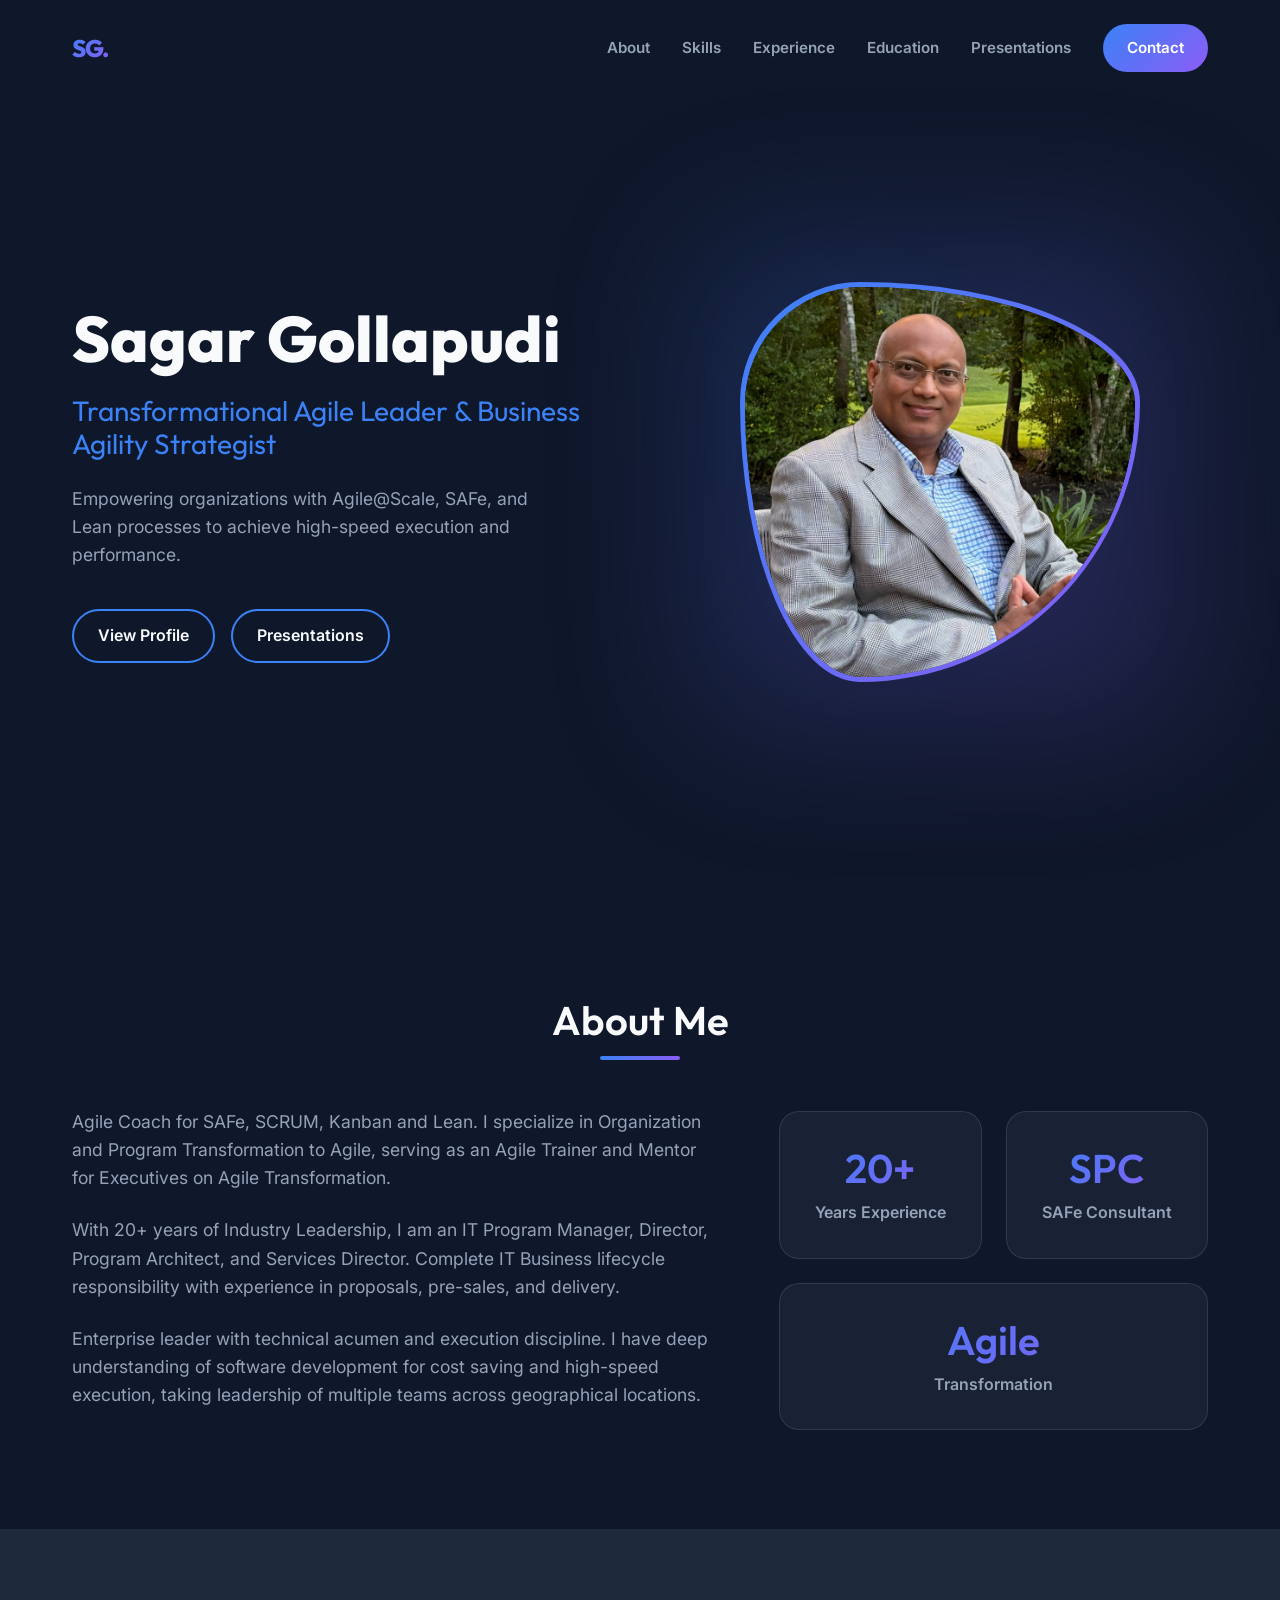
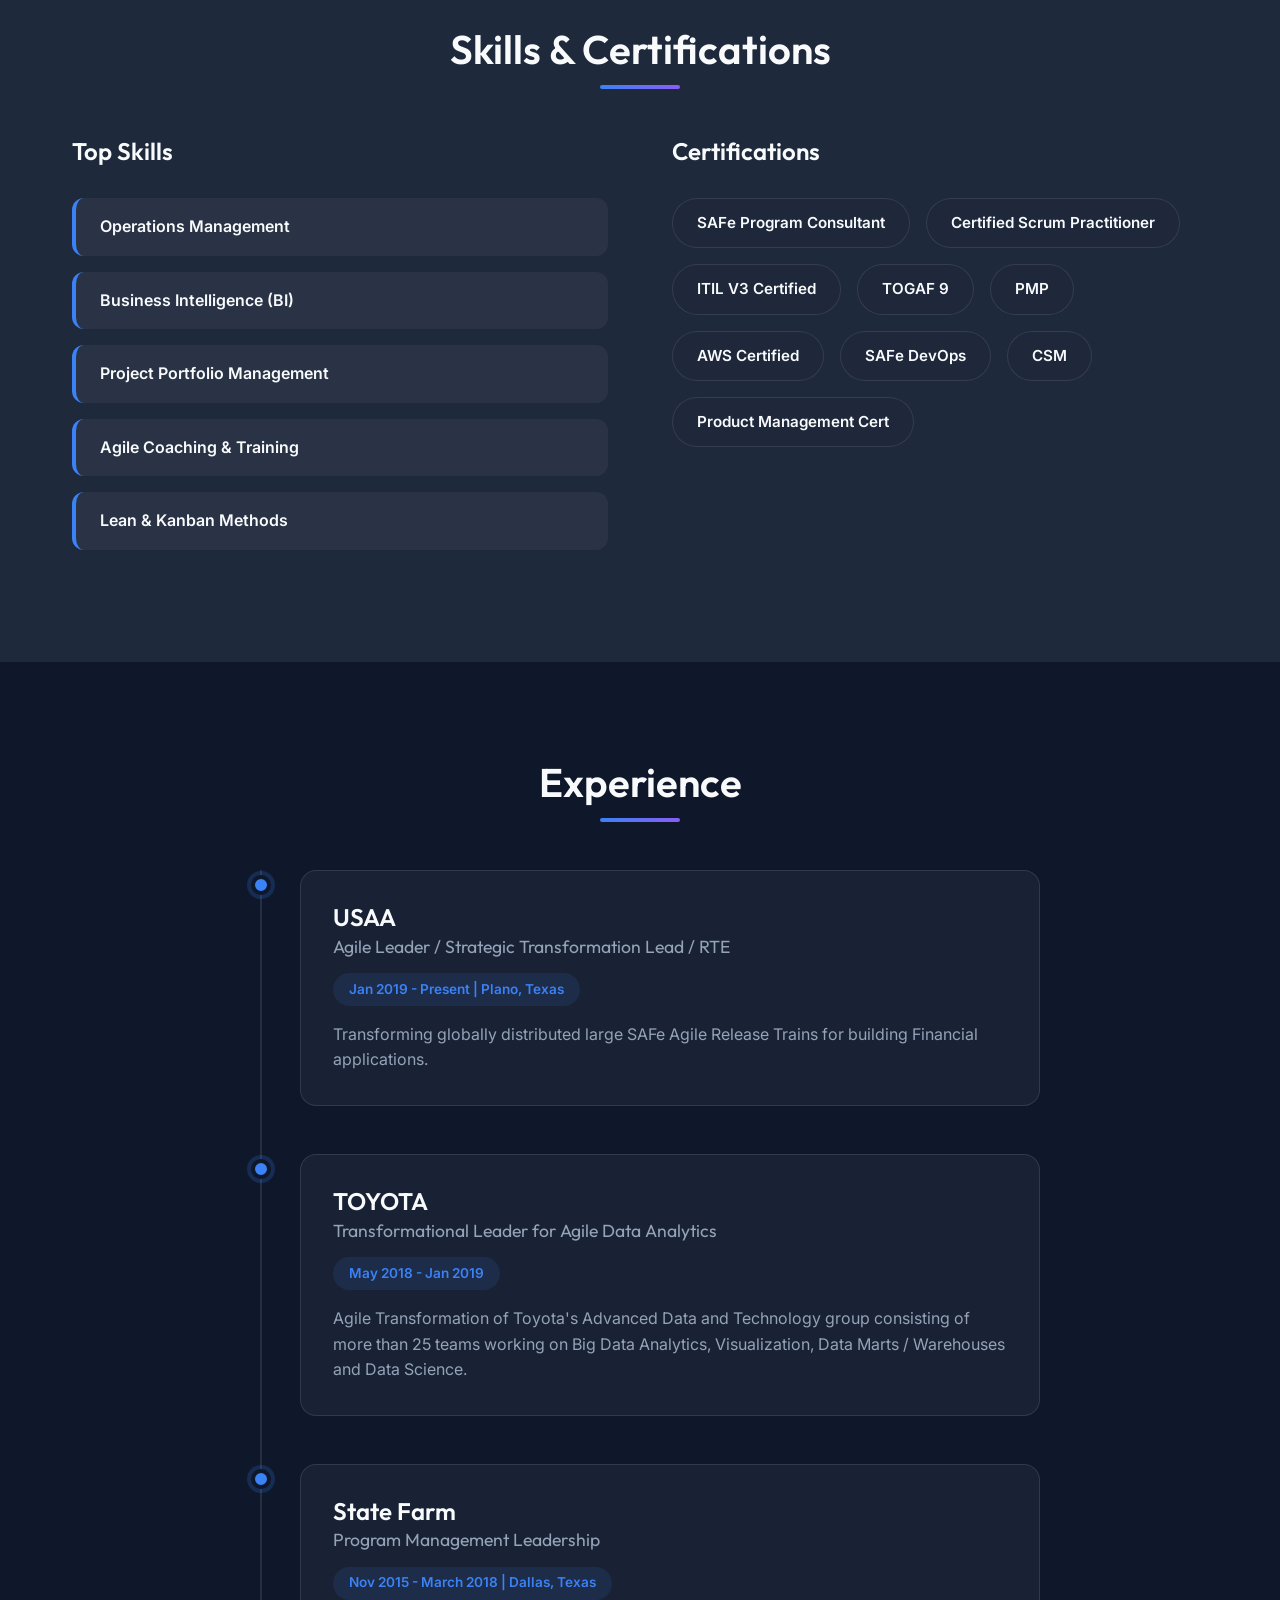
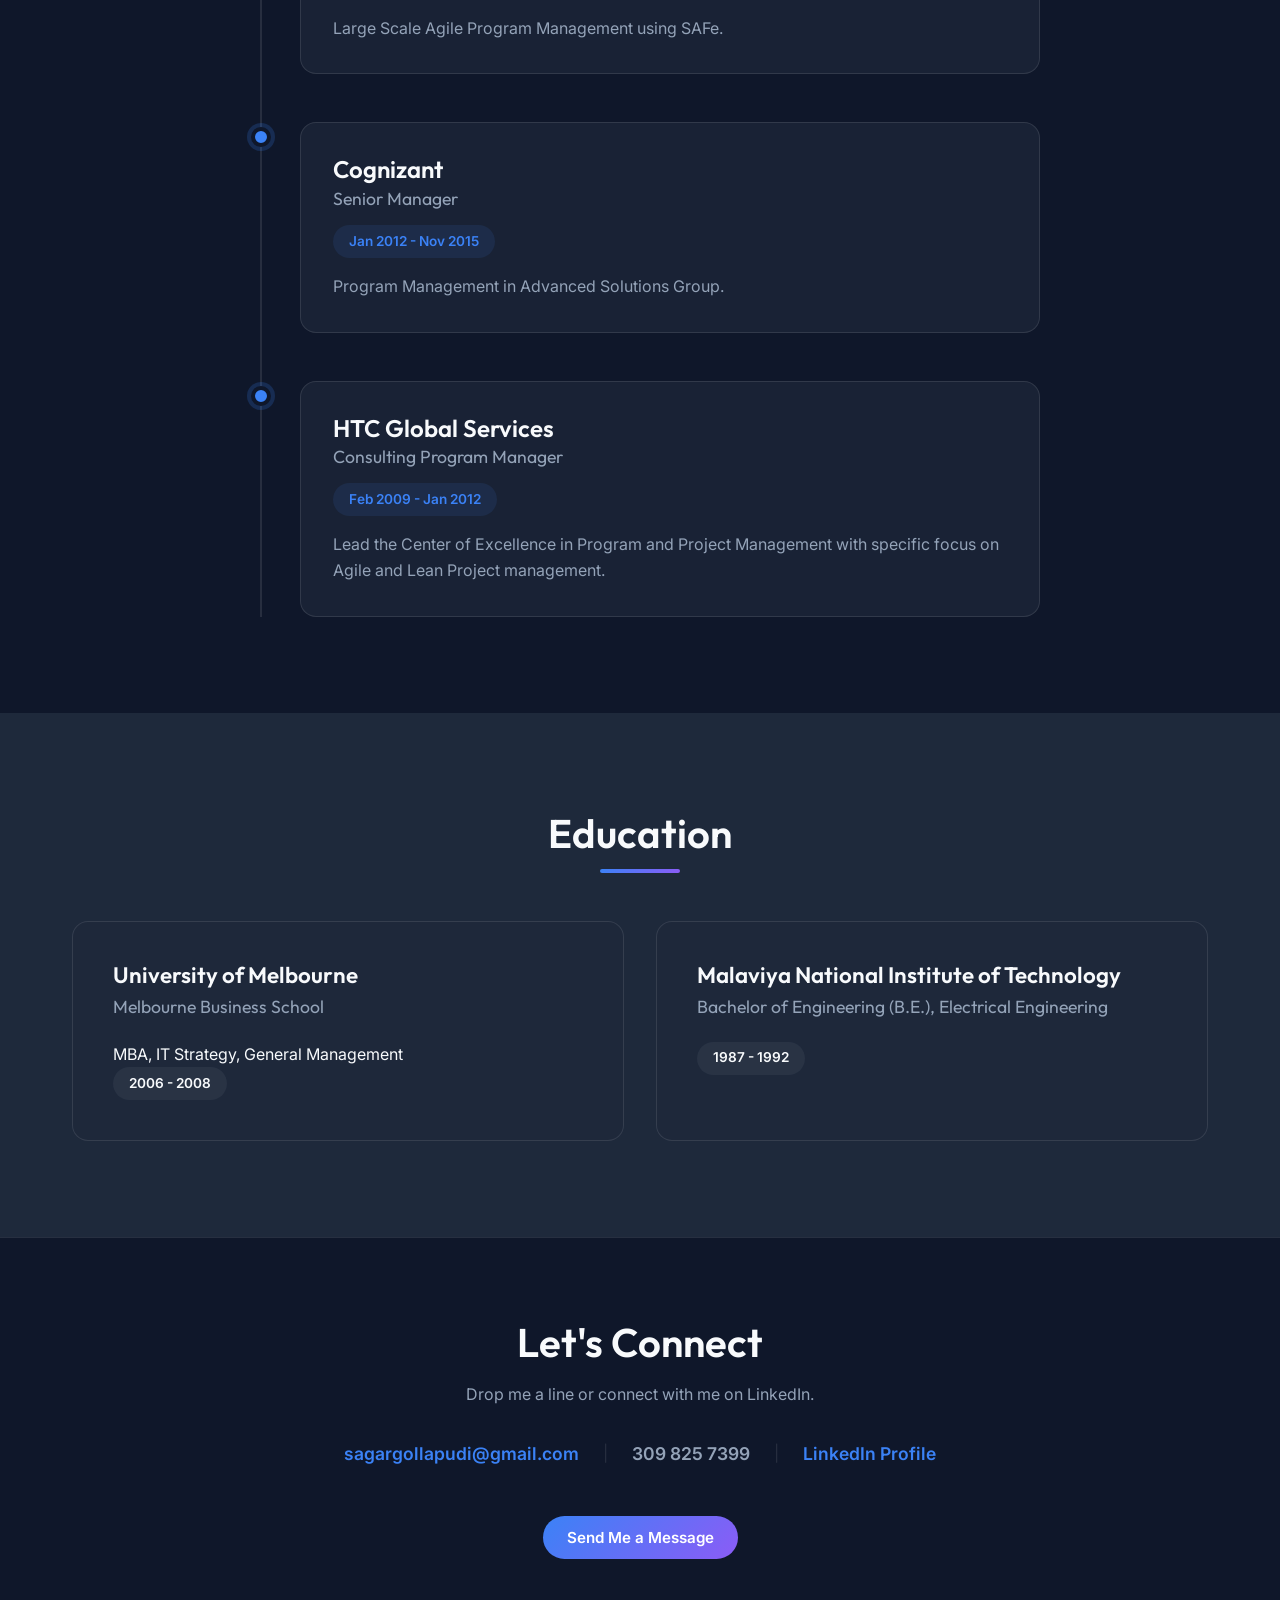
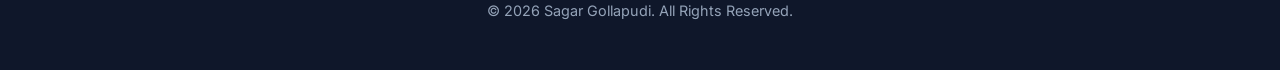
==== commit 162e60cd: "Add files via upload" ====
--- a/index.html
+++ b/index.html
@@ -19,6 +19,7 @@
                 <li><a href="#skills">Skills</a></li>
                 <li><a href="#experience">Experience</a></li>
                 <li><a href="#education">Education</a></li>
+                <li><a href="presentations.html">Presentations</a></li>
                 <li><a href="#contact" class="btn-primary open-contact-btn">Contact</a></li>
             </ul>
         </div>
@@ -31,6 +32,7 @@
             <p class="hero-text">Empowering organizations with Agile@Scale, SAFe, and Lean processes to achieve high-speed execution and performance.</p>
             <div class="hero-buttons">
                 <a href="#about" class="btn-secondary">View Profile</a>
+                <a href="presentations.html" class="btn-secondary">Presentations</a>
             </div>
         </div>
         <div class="hero-image-container hidden">
--- a/style.css
+++ b/style.css
@@ -140,6 +140,22 @@
     color: var(--text-primary);
 }
 
+.nav-links a.active {
+    color: var(--accent-color) !important;
+    position: relative;
+}
+
+.nav-links a.active::after {
+    content: '';
+    position: absolute;
+    bottom: -4px;
+    left: 0;
+    width: 100%;
+    height: 2px;
+    background: var(--gradient-1);
+    border-radius: 2px;
+}
+
 /* Hero Section */
 .hero {
     min-height: 100vh;
@@ -772,3 +788,272 @@
 .form-status.error {
     color: #f87171;
 }
+
+/* Presentations Page */
+.page-banner {
+    padding: 9rem 2rem 4rem;
+    text-align: center;
+    background: radial-gradient(circle at 50% 20%, rgba(59, 130, 246, 0.15), transparent 70%);
+    border-bottom: 1px solid var(--glass-border);
+}
+
+.banner-badge {
+    display: inline-block;
+    padding: 0.4rem 1.25rem;
+    background: rgba(59, 130, 246, 0.15);
+    color: var(--accent-color);
+    border: 1px solid rgba(59, 130, 246, 0.3);
+    border-radius: 50px;
+    font-size: 0.85rem;
+    font-weight: 600;
+    letter-spacing: 0.5px;
+    text-transform: uppercase;
+    margin-bottom: 1.25rem;
+}
+
+.page-title {
+    font-size: 3.25rem;
+    font-weight: 800;
+    margin-bottom: 1.25rem;
+    background: var(--gradient-1);
+    -webkit-background-clip: text;
+    -webkit-text-fill-color: transparent;
+}
+
+.page-subtitle {
+    font-size: 1.15rem;
+    color: var(--text-secondary);
+    max-width: 780px;
+    margin: 0 auto;
+    line-height: 1.7;
+}
+
+.presentations-section {
+    padding: 4rem 0 6rem;
+}
+
+.presentations-list {
+    display: flex;
+    flex-direction: column;
+    gap: 3.5rem;
+    max-width: 950px;
+    margin: 0 auto;
+}
+
+.year-block {
+    display: grid;
+    grid-template-columns: 140px 1fr;
+    gap: 2.5rem;
+    align-items: start;
+}
+
+.year-header {
+    position: sticky;
+    top: 6rem;
+}
+
+.year-badge {
+    display: inline-block;
+    font-family: var(--font-heading);
+    font-size: 1.35rem;
+    font-weight: 800;
+    color: var(--accent-color);
+    background: var(--glass-bg);
+    border: 1px solid rgba(59, 130, 246, 0.4);
+    padding: 0.5rem 1.25rem;
+    border-radius: 12px;
+    box-shadow: 0 4px 20px rgba(59, 130, 246, 0.15);
+}
+
+.year-content {
+    display: flex;
+    flex-direction: column;
+    gap: 1.5rem;
+}
+
+.presentation-card {
+    padding: 2rem;
+    border-radius: 18px;
+    transition: var(--transition);
+    position: relative;
+}
+
+.presentation-card:hover {
+    transform: translateY(-4px);
+    border-color: var(--accent-color);
+    box-shadow: 0 12px 30px rgba(0, 0, 0, 0.25), 0 0 25px rgba(59, 130, 246, 0.1);
+}
+
+.presentation-top {
+    display: flex;
+    justify-content: space-between;
+    align-items: center;
+    gap: 1rem;
+    margin-bottom: 1rem;
+    flex-wrap: wrap;
+}
+
+.tag {
+    display: inline-block;
+    padding: 0.3rem 0.85rem;
+    border-radius: 50px;
+    font-size: 0.8rem;
+    font-weight: 600;
+    letter-spacing: 0.3px;
+    background: rgba(255, 255, 255, 0.06);
+    border: 1px solid var(--glass-border);
+    color: var(--text-primary);
+}
+
+.tag-ai {
+    background: rgba(139, 92, 246, 0.15);
+    color: #c084fc;
+    border-color: rgba(139, 92, 246, 0.3);
+}
+
+.tag-safe {
+    background: rgba(59, 130, 246, 0.15);
+    color: #60a5fa;
+    border-color: rgba(59, 130, 246, 0.3);
+}
+
+.tag-metrics {
+    background: rgba(16, 185, 129, 0.15);
+    color: #34d399;
+    border-color: rgba(16, 185, 129, 0.3);
+}
+
+.tag-scaling {
+    background: rgba(245, 158, 11, 0.15);
+    color: #fbbf24;
+    border-color: rgba(245, 158, 11, 0.3);
+}
+
+.tag-culture {
+    background: rgba(236, 72, 153, 0.15);
+    color: #f472b6;
+    border-color: rgba(236, 72, 153, 0.3);
+}
+
+.tag-faculty, .tag-community {
+    background: rgba(14, 165, 233, 0.15);
+    color: #38bdf8;
+    border-color: rgba(14, 165, 233, 0.3);
+}
+
+.tag-infra, .tag-data, .tag-research {
+    background: rgba(148, 163, 184, 0.15);
+    color: #cbd5e1;
+    border-color: rgba(148, 163, 184, 0.3);
+}
+
+.presentation-date {
+    font-size: 0.85rem;
+    color: var(--text-secondary);
+    font-weight: 500;
+}
+
+.presentation-title {
+    font-size: 1.4rem;
+    line-height: 1.35;
+    margin-bottom: 0.6rem;
+    color: var(--text-primary);
+}
+
+.presentation-venue {
+    font-size: 1.05rem;
+    color: var(--accent-color);
+    font-weight: 500;
+    margin-bottom: 1rem;
+    display: flex;
+    align-items: center;
+    gap: 0.5rem;
+}
+
+.venue-icon {
+    font-size: 1.1rem;
+}
+
+.presentation-note {
+    font-size: 0.9rem;
+    color: #cbd5e1;
+    background: rgba(255, 255, 255, 0.04);
+    border-left: 3px solid var(--accent-color);
+    padding: 0.5rem 0.85rem;
+    border-radius: 4px;
+    margin-bottom: 0.85rem;
+}
+
+.presentation-description {
+    font-size: 0.98rem;
+    color: var(--text-secondary);
+    line-height: 1.65;
+}
+
+.presentation-link-wrapper {
+    margin-top: 1rem;
+}
+
+.external-link {
+    display: inline-flex;
+    align-items: center;
+    gap: 0.4rem;
+    color: var(--accent-color);
+    font-weight: 600;
+    font-size: 0.95rem;
+    transition: var(--transition);
+}
+
+.external-link:hover {
+    color: #93c5fd;
+    text-decoration: underline;
+    transform: translateX(4px);
+}
+
+/* Speaking CTA */
+.speaking-cta {
+    margin-top: 4rem;
+    padding: 3rem;
+    border-radius: 24px;
+    text-align: center;
+    max-width: 850px;
+    margin-left: auto;
+    margin-right: auto;
+    background: linear-gradient(135deg, rgba(30, 41, 59, 0.9) 0%, rgba(15, 23, 42, 0.95) 100%);
+    border: 1px solid rgba(59, 130, 246, 0.3);
+}
+
+.speaking-cta h2 {
+    font-size: 2.2rem;
+    margin-bottom: 0.75rem;
+    background: var(--gradient-1);
+    -webkit-background-clip: text;
+    -webkit-text-fill-color: transparent;
+}
+
+.speaking-cta p {
+    color: var(--text-secondary);
+    font-size: 1.1rem;
+    max-width: 620px;
+    margin: 0 auto 2rem;
+}
+
+/* Presentations Responsive */
+@media (max-width: 850px) {
+    .year-block {
+        grid-template-columns: 1fr;
+        gap: 1rem;
+    }
+
+    .year-header {
+        position: static;
+    }
+
+    .page-title {
+        font-size: 2.4rem;
+    }
+
+    .speaking-cta {
+        padding: 2rem 1.5rem;
+    }
+}
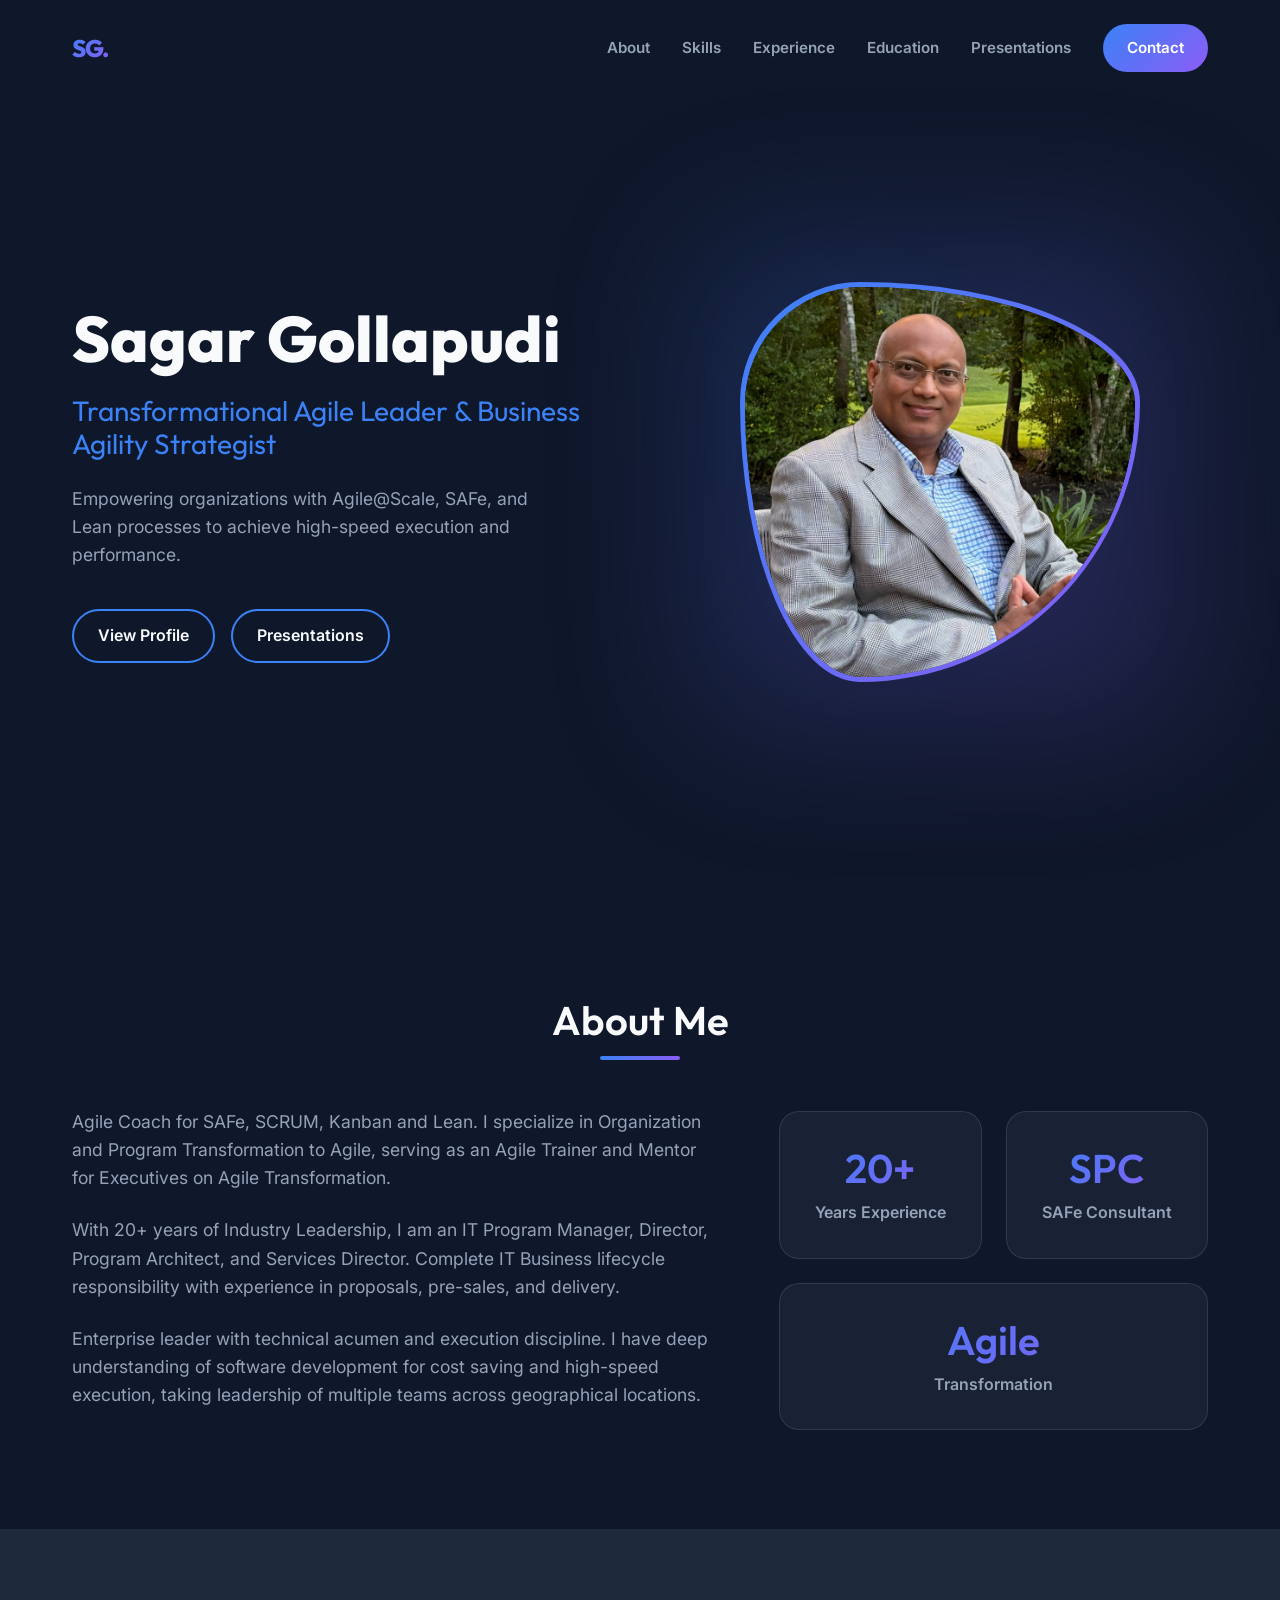
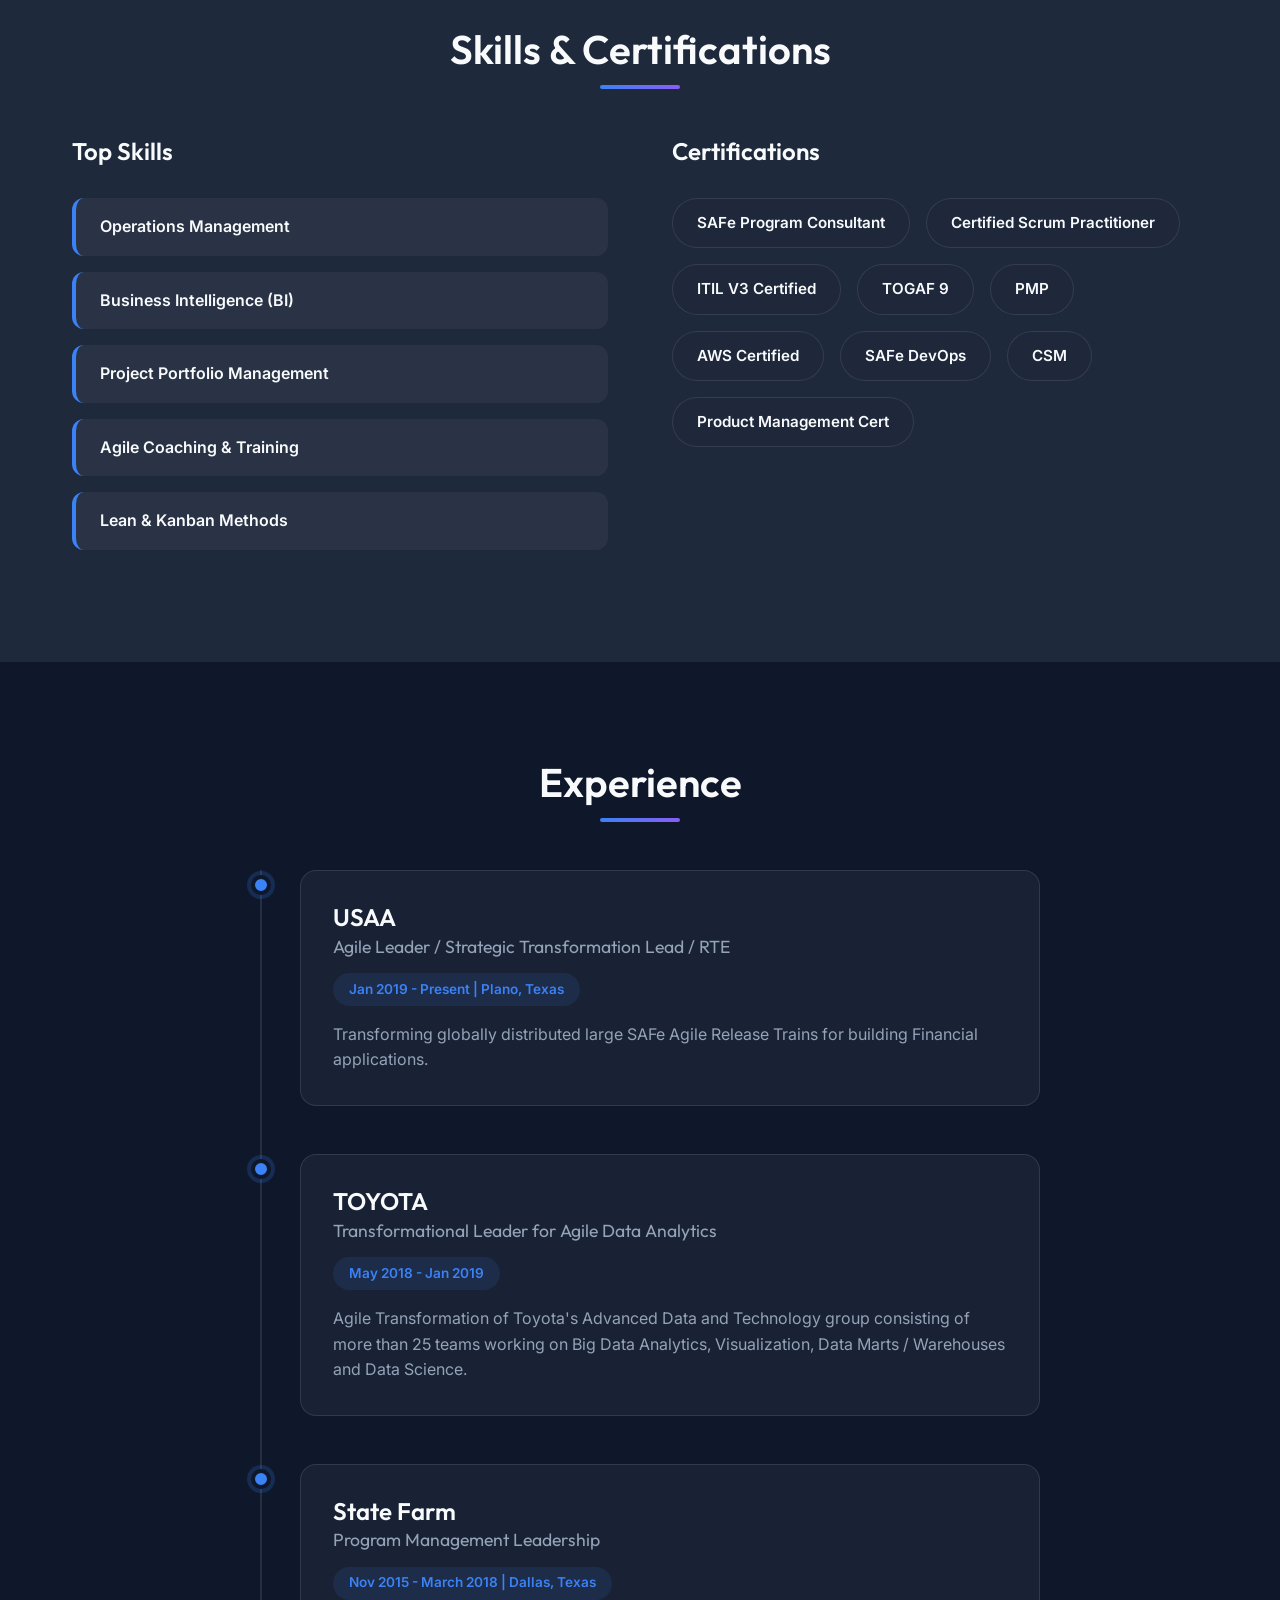
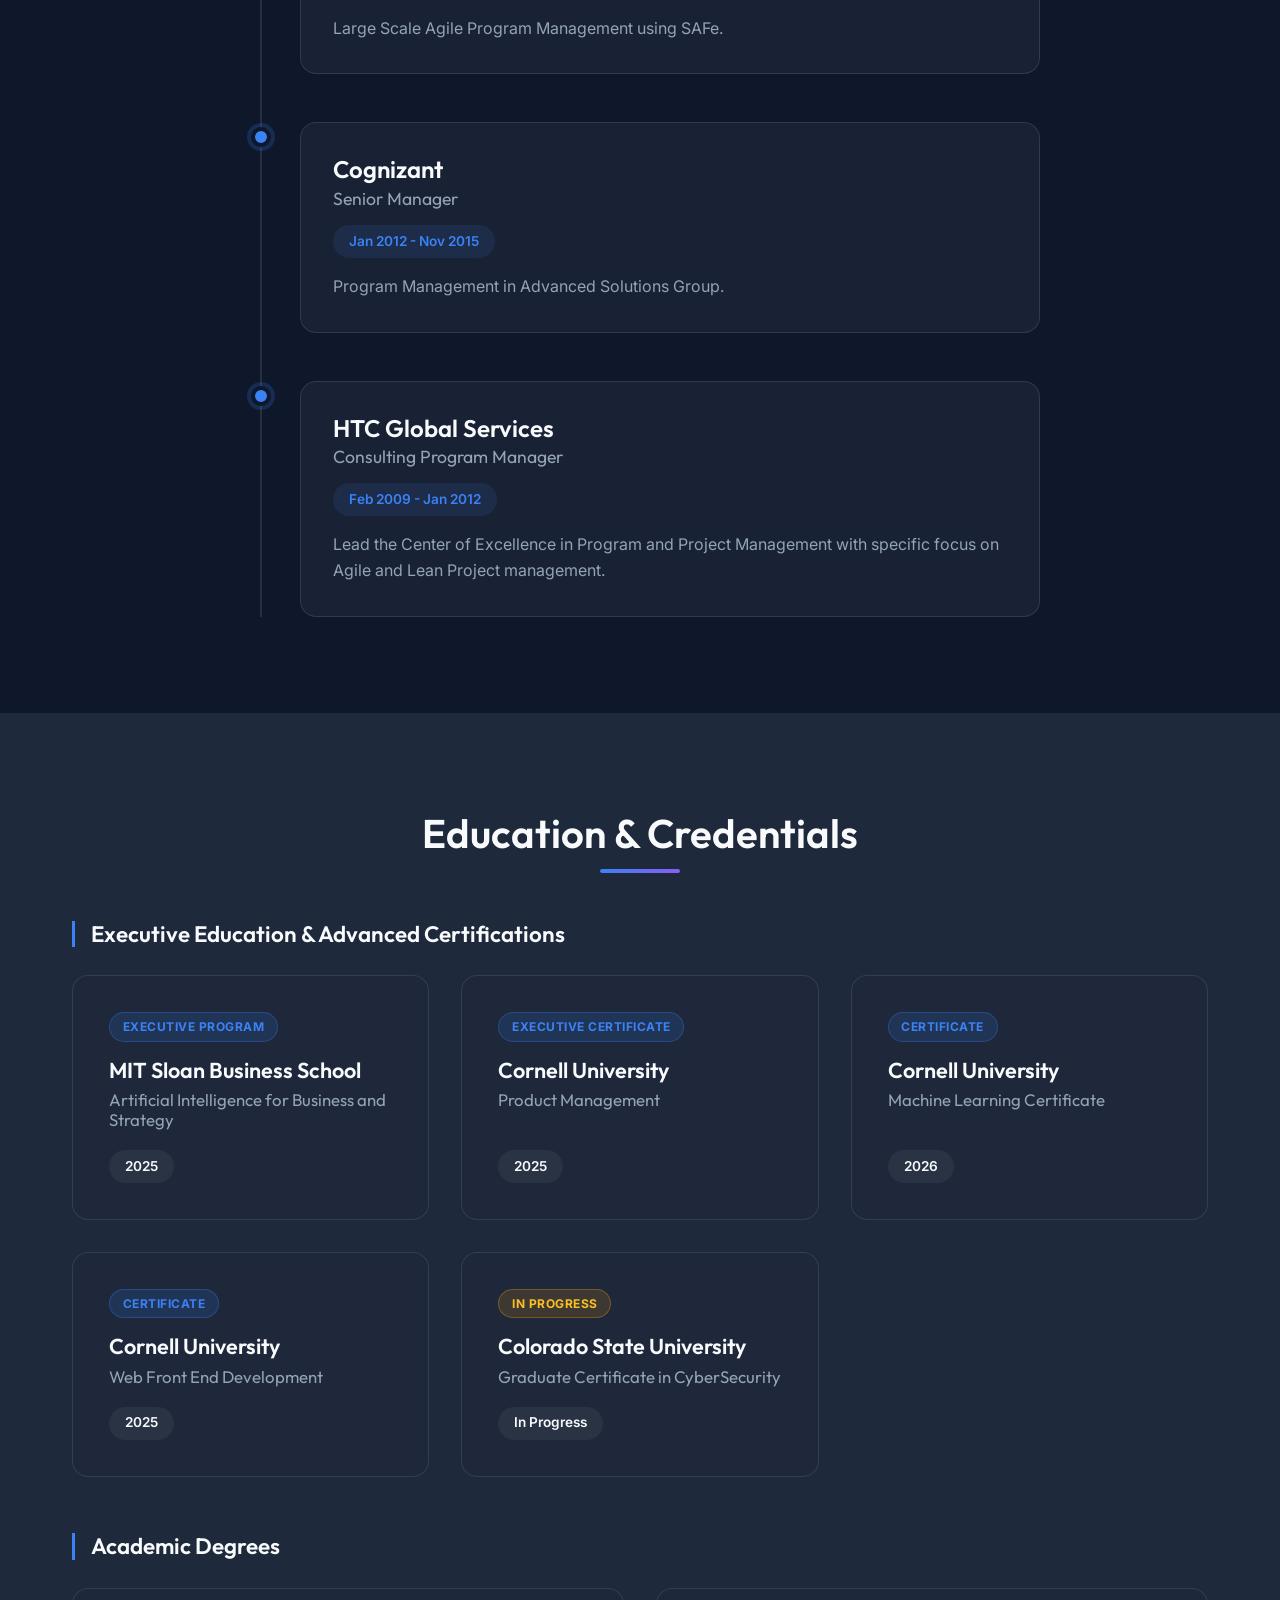
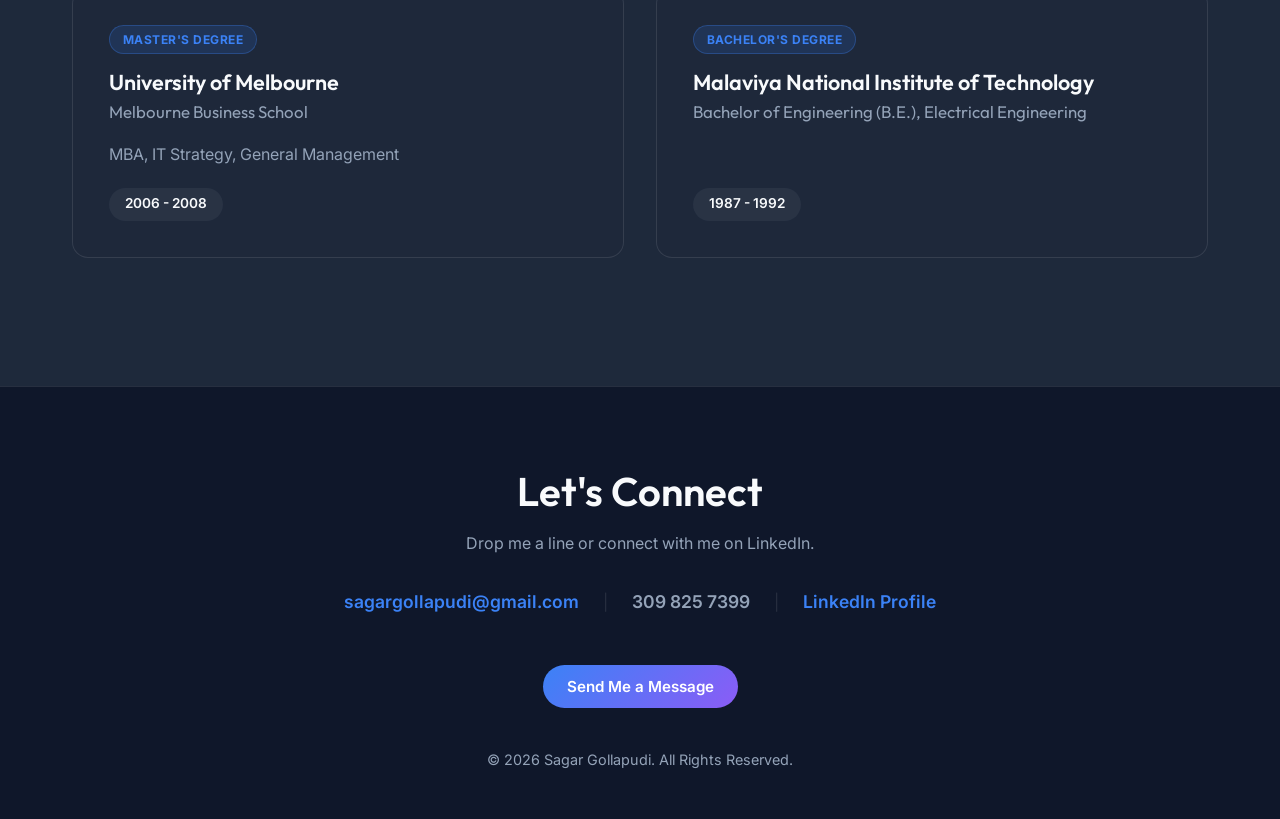
==== commit 30a51f58: "Add files via upload" ====
--- a/index.html
+++ b/index.html
@@ -157,20 +157,69 @@
 
     <section id="education" class="section bg-secondary">
         <div class="container hidden">
-            <h2 class="section-title">Education</h2>
-            <div class="grid-2">
-                <div class="edu-card card-glass">
-                    <h3>University of Melbourne</h3>
-                    <h4>Melbourne Business School</h4>
-                    <p>MBA, IT Strategy, General Management</p>
-                    <span class="year">2006 - 2008</span>
-                </div>
-                <div class="edu-card card-glass">
-                    <h3>Malaviya National Institute of Technology</h3>
-                    <h4>Bachelor of Engineering (B.E.), Electrical Engineering</h4>
-                    <span class="year">1987 - 1992</span>
-                </div>
-            </div>
+            <h2 class="section-title">Education & Credentials</h2>
+
+            <!-- Executive Education & Advanced Certifications -->
+            <div class="edu-group">
+                <h3 class="edu-subtitle">Executive Education & Advanced Certifications</h3>
+                <div class="grid-cards">
+                    <div class="edu-card card-glass">
+                        <span class="edu-badge-tag">Executive Program</span>
+                        <h3>MIT Sloan Business School</h3>
+                        <h4>Artificial Intelligence for Business and Strategy</h4>
+                        <span class="year">2025</span>
+                    </div>
+
+                    <div class="edu-card card-glass">
+                        <span class="edu-badge-tag">Executive Certificate</span>
+                        <h3>Cornell University</h3>
+                        <h4>Product Management</h4>
+                        <span class="year">2025</span>
+                    </div>
+
+                    <div class="edu-card card-glass">
+                        <span class="edu-badge-tag">Certificate</span>
+                        <h3>Cornell University</h3>
+                        <h4>Machine Learning Certificate</h4>
+                        <span class="year">2026</span>
+                    </div>
+
+                    <div class="edu-card card-glass">
+                        <span class="edu-badge-tag">Certificate</span>
+                        <h3>Cornell University</h3>
+                        <h4>Web Front End Development</h4>
+                        <span class="year">2025</span>
+                    </div>
+
+                    <div class="edu-card card-glass">
+                        <span class="edu-badge-tag in-progress">In Progress</span>
+                        <h3>Colorado State University</h3>
+                        <h4>Graduate Certificate in CyberSecurity</h4>
+                        <span class="year">In Progress</span>
+                    </div>
+                </div>
+            </div>
+
+            <!-- Academic Degrees -->
+            <div class="edu-group" style="margin-top: 3.5rem;">
+                <h3 class="edu-subtitle">Academic Degrees</h3>
+                <div class="grid-2">
+                    <div class="edu-card card-glass">
+                        <span class="edu-badge-tag">Master's Degree</span>
+                        <h3>University of Melbourne</h3>
+                        <h4>Melbourne Business School</h4>
+                        <p style="color: var(--text-secondary); margin-bottom: 1.25rem;">MBA, IT Strategy, General Management</p>
+                        <span class="year">2006 - 2008</span>
+                    </div>
+                    <div class="edu-card card-glass">
+                        <span class="edu-badge-tag">Bachelor's Degree</span>
+                        <h3>Malaviya National Institute of Technology</h3>
+                        <h4>Bachelor of Engineering (B.E.), Electrical Engineering</h4>
+                        <span class="year">1987 - 1992</span>
+                    </div>
+                </div>
+            </div>
+
         </div>
     </section>
 
--- a/style.css
+++ b/style.css
@@ -472,10 +472,60 @@
     gap: 2rem;
 }
 
+.grid-cards {
+    display: grid;
+    grid-template-columns: repeat(auto-fit, minmax(310px, 1fr));
+    gap: 2rem;
+}
+
+.edu-group {
+    margin-bottom: 2rem;
+}
+
+.edu-subtitle {
+    font-size: 1.4rem;
+    color: var(--text-primary);
+    margin-bottom: 1.75rem;
+    position: relative;
+    padding-left: 1rem;
+    border-left: 3px solid var(--accent-color);
+}
+
+.edu-badge-tag {
+    display: inline-block;
+    font-size: 0.75rem;
+    font-weight: 700;
+    text-transform: uppercase;
+    letter-spacing: 0.5px;
+    padding: 0.25rem 0.8rem;
+    border-radius: 50px;
+    background: rgba(59, 130, 246, 0.15);
+    color: var(--accent-color);
+    border: 1px solid rgba(59, 130, 246, 0.3);
+    margin-bottom: 1rem;
+    width: fit-content;
+}
+
+.edu-badge-tag.in-progress {
+    background: rgba(245, 158, 11, 0.15);
+    color: #fbbf24;
+    border-color: rgba(245, 158, 11, 0.3);
+}
+
+.edu-card {
+    display: flex;
+    flex-direction: column;
+}
+
+.edu-card .year {
+    margin-top: auto;
+    align-self: flex-start;
+}
+
 .card-glass {
     background: var(--glass-bg);
     border: 1px solid var(--glass-border);
-    padding: 2.5rem;
+    padding: 2.25rem;
     border-radius: 16px;
     transition: var(--transition);
 }
@@ -486,15 +536,16 @@
 }
 
 .card-glass h3 {
-    font-size: 1.4rem;
-    margin-bottom: 0.5rem;
+    font-size: 1.35rem;
+    margin-bottom: 0.4rem;
+    color: var(--text-primary);
 }
 
 .card-glass h4 {
-    font-size: 1.1rem;
+    font-size: 1.05rem;
     color: var(--text-secondary);
     font-weight: 400;
-    margin-bottom: 1.5rem;
+    margin-bottom: 1.25rem;
 }
 
 .card-glass .year {
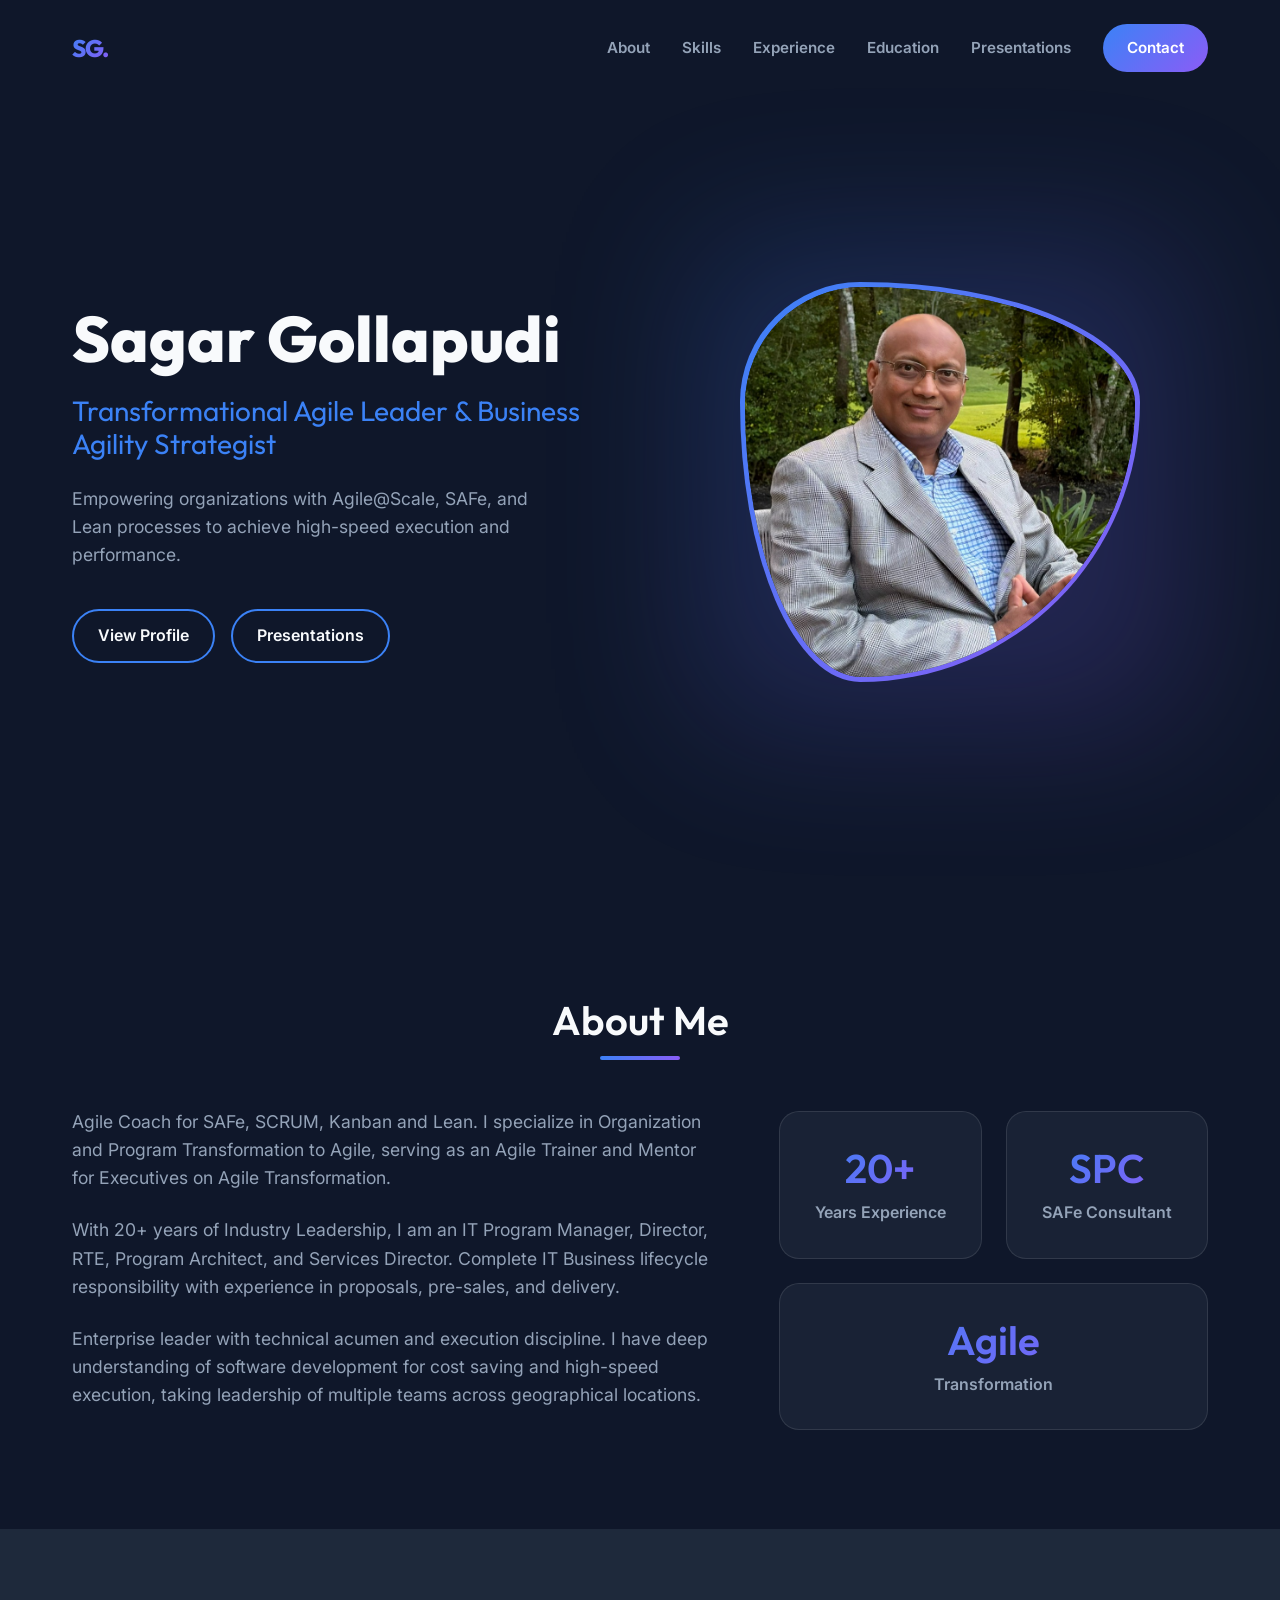
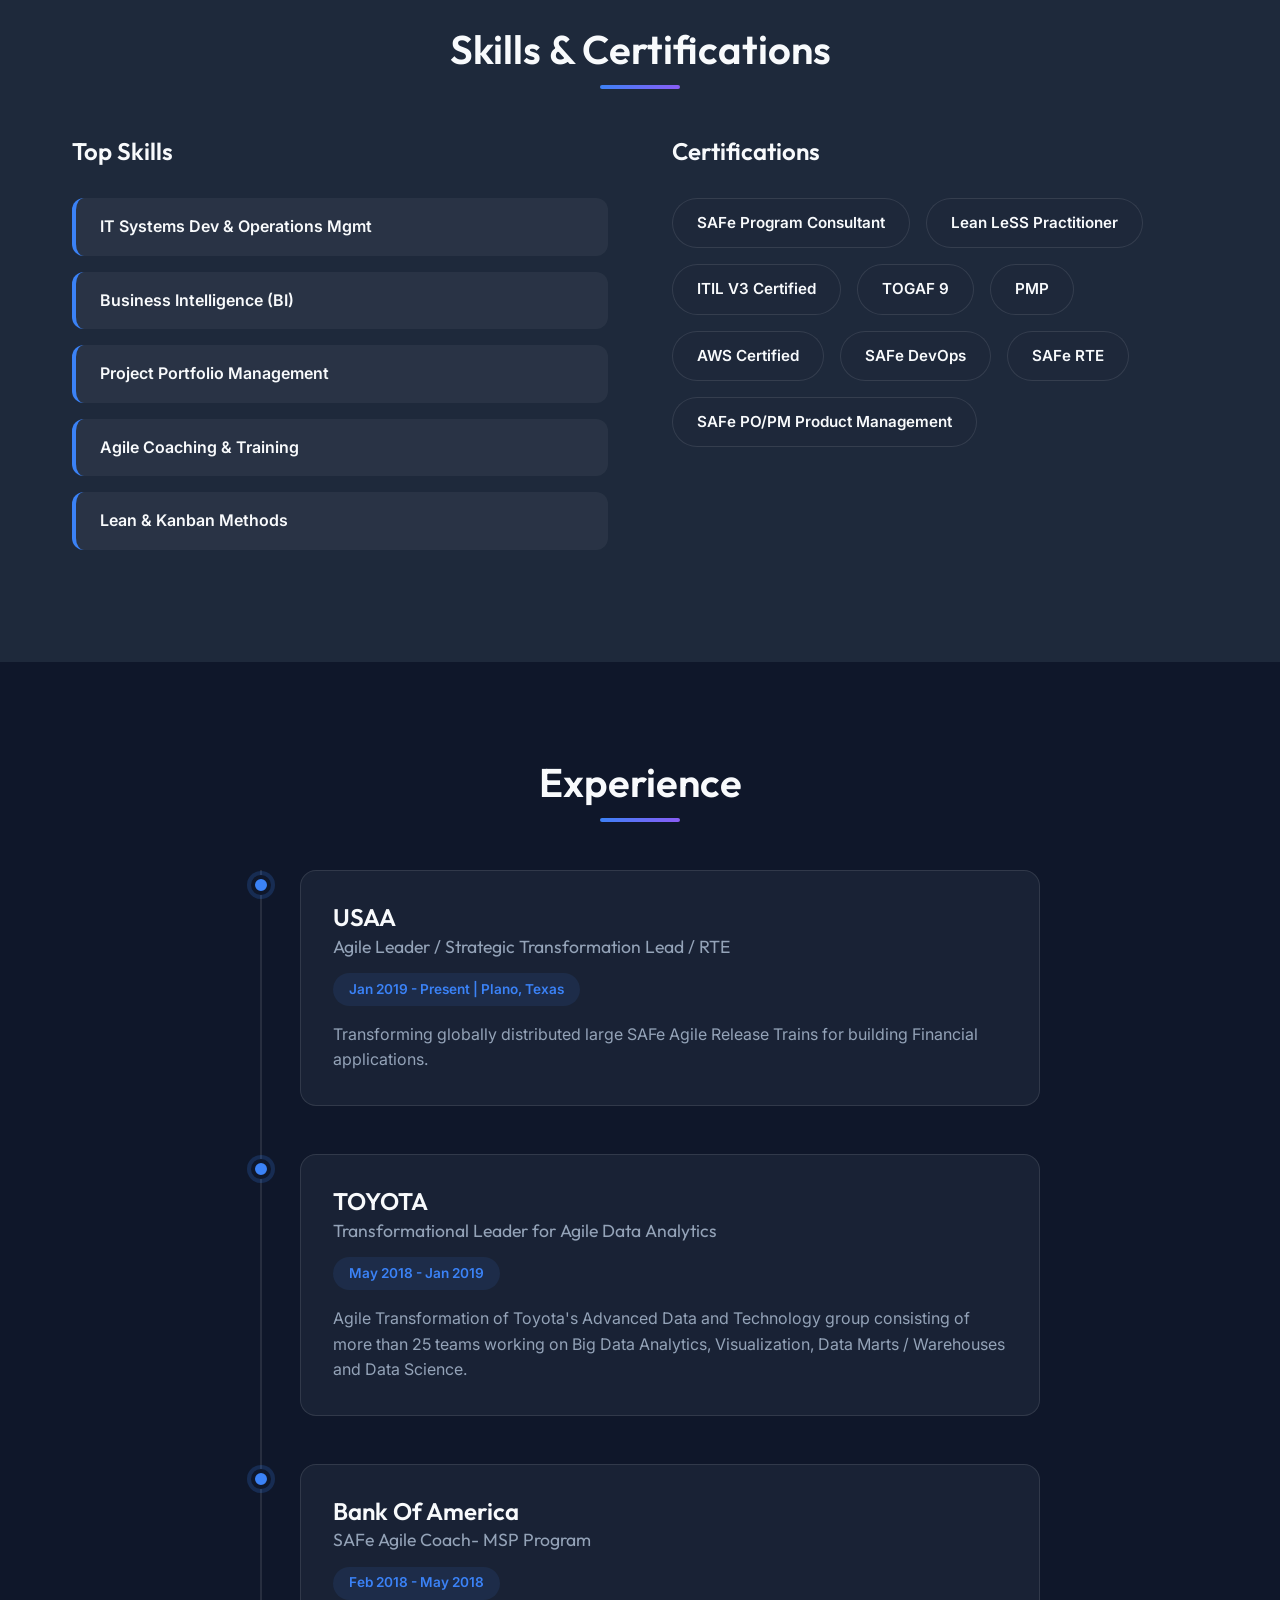
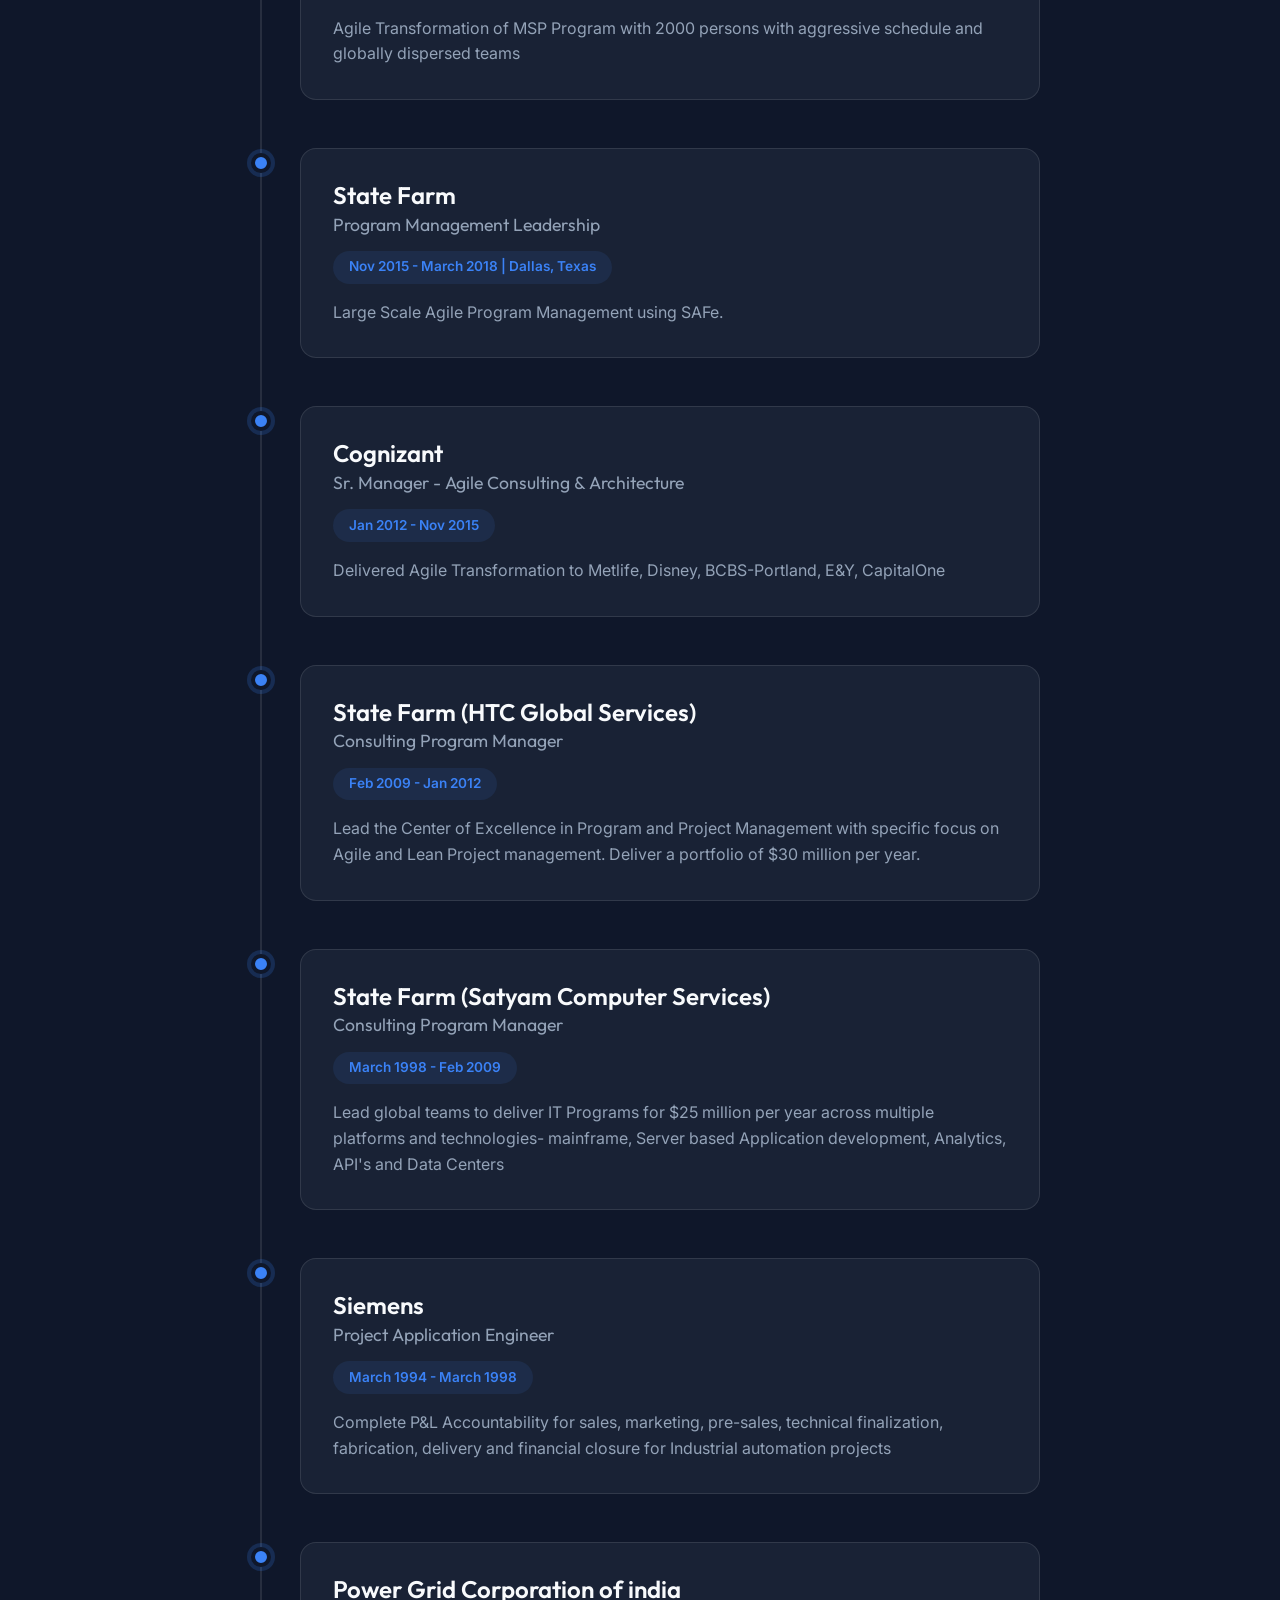
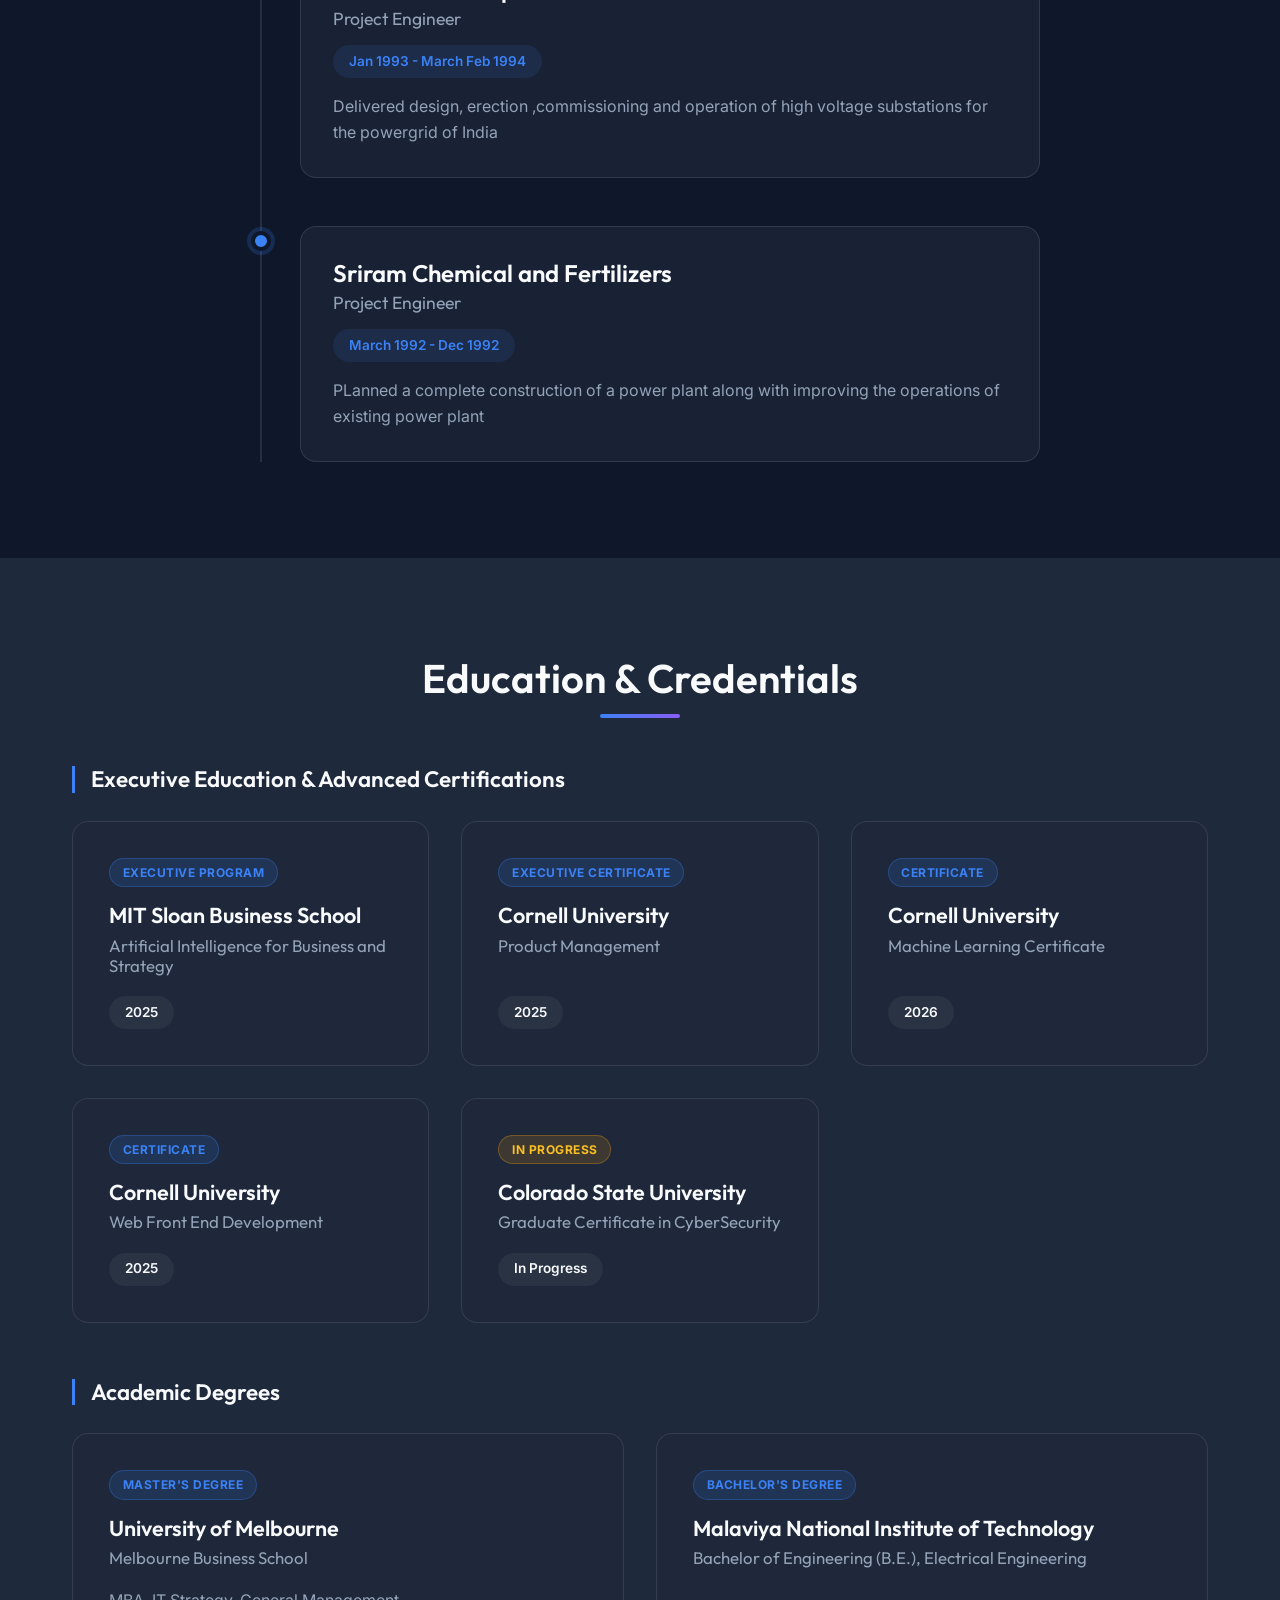
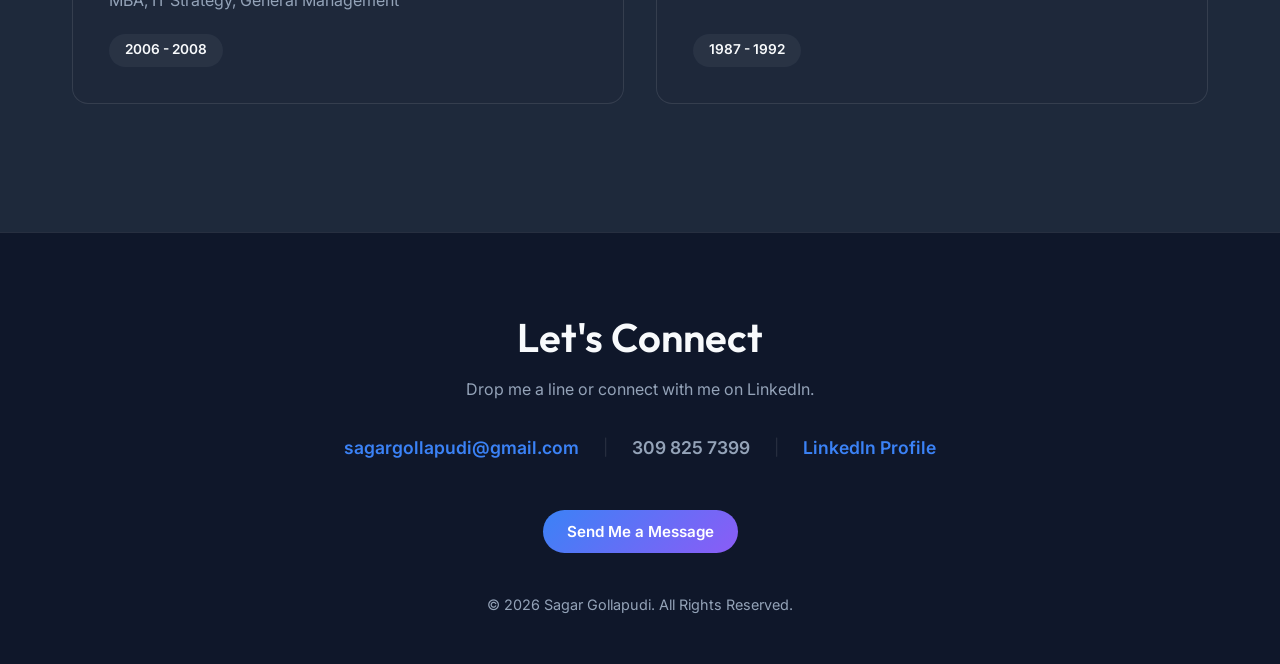
==== commit 131312c7: "Updated Experience" ====
--- a/index.html
+++ b/index.html
@@ -49,7 +49,7 @@
             <div class="about-content">
                 <div class="about-text">
                     <p>Agile Coach for SAFe, SCRUM, Kanban and Lean. I specialize in Organization and Program Transformation to Agile, serving as an Agile Trainer and Mentor for Executives on Agile Transformation.</p>
-                    <p>With 20+ years of Industry Leadership, I am an IT Program Manager, Director, Program Architect, and Services Director. Complete IT Business lifecycle responsibility with experience in proposals, pre-sales, and delivery.</p>
+                    <p>With 20+ years of Industry Leadership, I am an IT Program Manager, Director, RTE, Program Architect, and Services Director. Complete IT Business lifecycle responsibility with experience in proposals, pre-sales, and delivery.</p>
                     <p>Enterprise leader with technical acumen and execution discipline. I have deep understanding of software development for cost saving and high-speed execution, taking leadership of multiple teams across geographical locations.</p>
                 </div>
                 <div class="about-stats">
@@ -77,7 +77,7 @@
                 <div class="skill-category">
                     <h3>Top Skills</h3>
                     <ul class="skill-list">
-                        <li><span>Operations Management</span></li>
+                        <li><span>IT Systems Dev & Operations Mgmt</span></li>
                         <li><span>Business Intelligence (BI)</span></li>
                         <li><span>Project Portfolio Management</span></li>
                         <li><span>Agile Coaching & Training</span></li>
@@ -88,14 +88,14 @@
                     <h3>Certifications</h3>
                     <div class="badges">
                         <span class="badge">SAFe Program Consultant</span>
-                        <span class="badge">Certified Scrum Practitioner</span>
+                        <span class="badge">Lean LeSS Practitioner</span>
                         <span class="badge">ITIL V3 Certified</span>
                         <span class="badge">TOGAF 9</span>
                         <span class="badge">PMP</span>
                         <span class="badge">AWS Certified</span>
                         <span class="badge">SAFe DevOps</span>
-                        <span class="badge">CSM</span>
-                        <span class="badge">Product Management Cert</span>
+                        <span class="badge">SAFe RTE</span>
+                        <span class="badge">SAFe PO/PM Product Management </span>
                     </div>
                 </div>
             </div>
@@ -127,6 +127,15 @@
                 <div class="timeline-item">
                     <div class="timeline-dot"></div>
                     <div class="timeline-content">
+                        <h3>Bank Of America</h3>
+                        <h4>SAFe Agile Coach- MSP Program</h4>
+                        <span class="date">Feb 2018 - May 2018</span>
+                        <p>Agile Transformation of MSP Program with 2000 persons with aggressive schedule and globally dispersed teams</p>
+                    </div>
+                </div>
+                <div class="timeline-item">
+                    <div class="timeline-dot"></div>
+                    <div class="timeline-content">
                         <h3>State Farm</h3>
                         <h4>Program Management Leadership</h4>
                         <span class="date">Nov 2015 - March 2018 | Dallas, Texas</span>
@@ -137,18 +146,54 @@
                     <div class="timeline-dot"></div>
                     <div class="timeline-content">
                         <h3>Cognizant</h3>
-                        <h4>Senior Manager</h4>
+                        <h4>Sr. Manager - Agile Consulting & Architecture</h4>
                         <span class="date">Jan 2012 - Nov 2015</span>
-                        <p>Program Management in Advanced Solutions Group.</p>
-                    </div>
-                </div>
-                <div class="timeline-item">
-                    <div class="timeline-dot"></div>
-                    <div class="timeline-content">
-                        <h3>HTC Global Services</h3>
+                        <p>Delivered Agile Transformation to Metlife, Disney, BCBS-Portland, E&Y, CapitalOne</p>
+                    </div>
+                </div>
+                <div class="timeline-item">
+                    <div class="timeline-dot"></div>
+                    <div class="timeline-content">
+                        <h3>State Farm (HTC Global Services)</h3>
                         <h4>Consulting Program Manager</h4>
                         <span class="date">Feb 2009 - Jan 2012</span>
-                        <p>Lead the Center of Excellence in Program and Project Management with specific focus on Agile and Lean Project management.</p>
+                        <p>Lead the Center of Excellence in Program and Project Management with specific focus on Agile and Lean Project management. Deliver a portfolio of $30 million per year.</p>
+                    </div>
+                </div>
+                <div class="timeline-item">
+                    <div class="timeline-dot"></div>
+                    <div class="timeline-content">
+                        <h3>State Farm (Satyam Computer Services)</h3>
+                        <h4>Consulting Program Manager</h4>
+                        <span class="date">March 1998 - Feb 2009</span>
+                        <p>Lead global teams to deliver IT Programs for $25 million per year across multiple platforms and technologies- mainframe, Server based Application development, Analytics, API's and Data Centers</p>
+                    </div>
+                </div>
+                <div class="timeline-item">
+                    <div class="timeline-dot"></div>
+                    <div class="timeline-content">
+                        <h3>Siemens</h3>
+                        <h4>Project Application Engineer</h4>
+                        <span class="date">March 1994 - March 1998</span>
+                        <p>Complete P&L Accountability for sales, marketing, pre-sales, technical finalization, fabrication, delivery and financial closure for Industrial automation projects</p>
+                    </div>
+                </div>
+                <div class="timeline-item">
+                    <div class="timeline-dot"></div>
+                    <div class="timeline-content">
+                        <h3>Power Grid Corporation of india </h3>
+                        <h4>Project Engineer</h4>
+                        <span class="date">Jan 1993 - March Feb 1994</span>
+                        <p>Delivered design, erection ,commissioning and operation of high voltage substations for the powergrid of India</p>
+                    </div>
+                </div>
+                <div class="timeline-item">
+                    <div class="timeline-dot"></div>
+                    <div class="timeline-content">
+                        <h3>Sriram Chemical and Fertilizers</h3>
+                        <h4>Project Engineer</h4>
+                        <span class="date">March 1992 - Dec 1992</span>
+                        <p>PLanned a complete construction of a power plant along with improving the operations of existing power plant</p>
                     </div>
                 </div>
             </div>
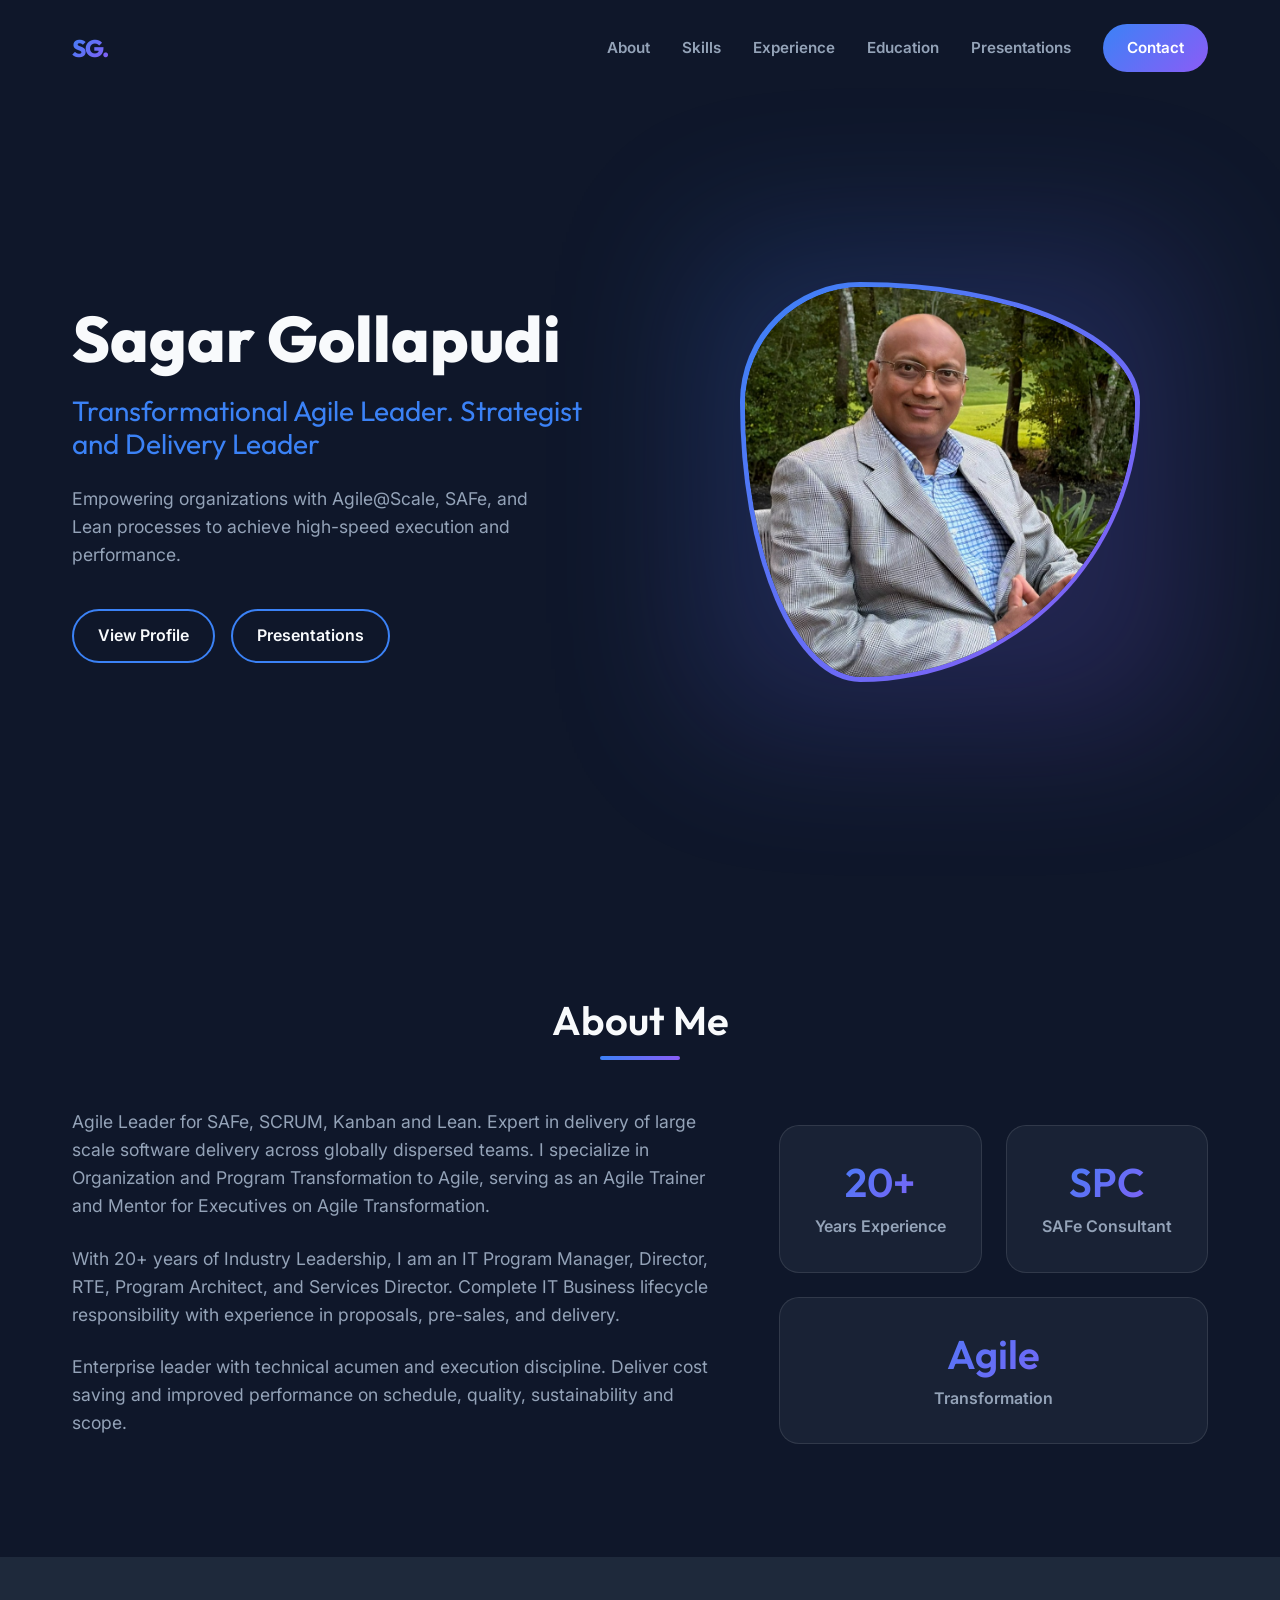
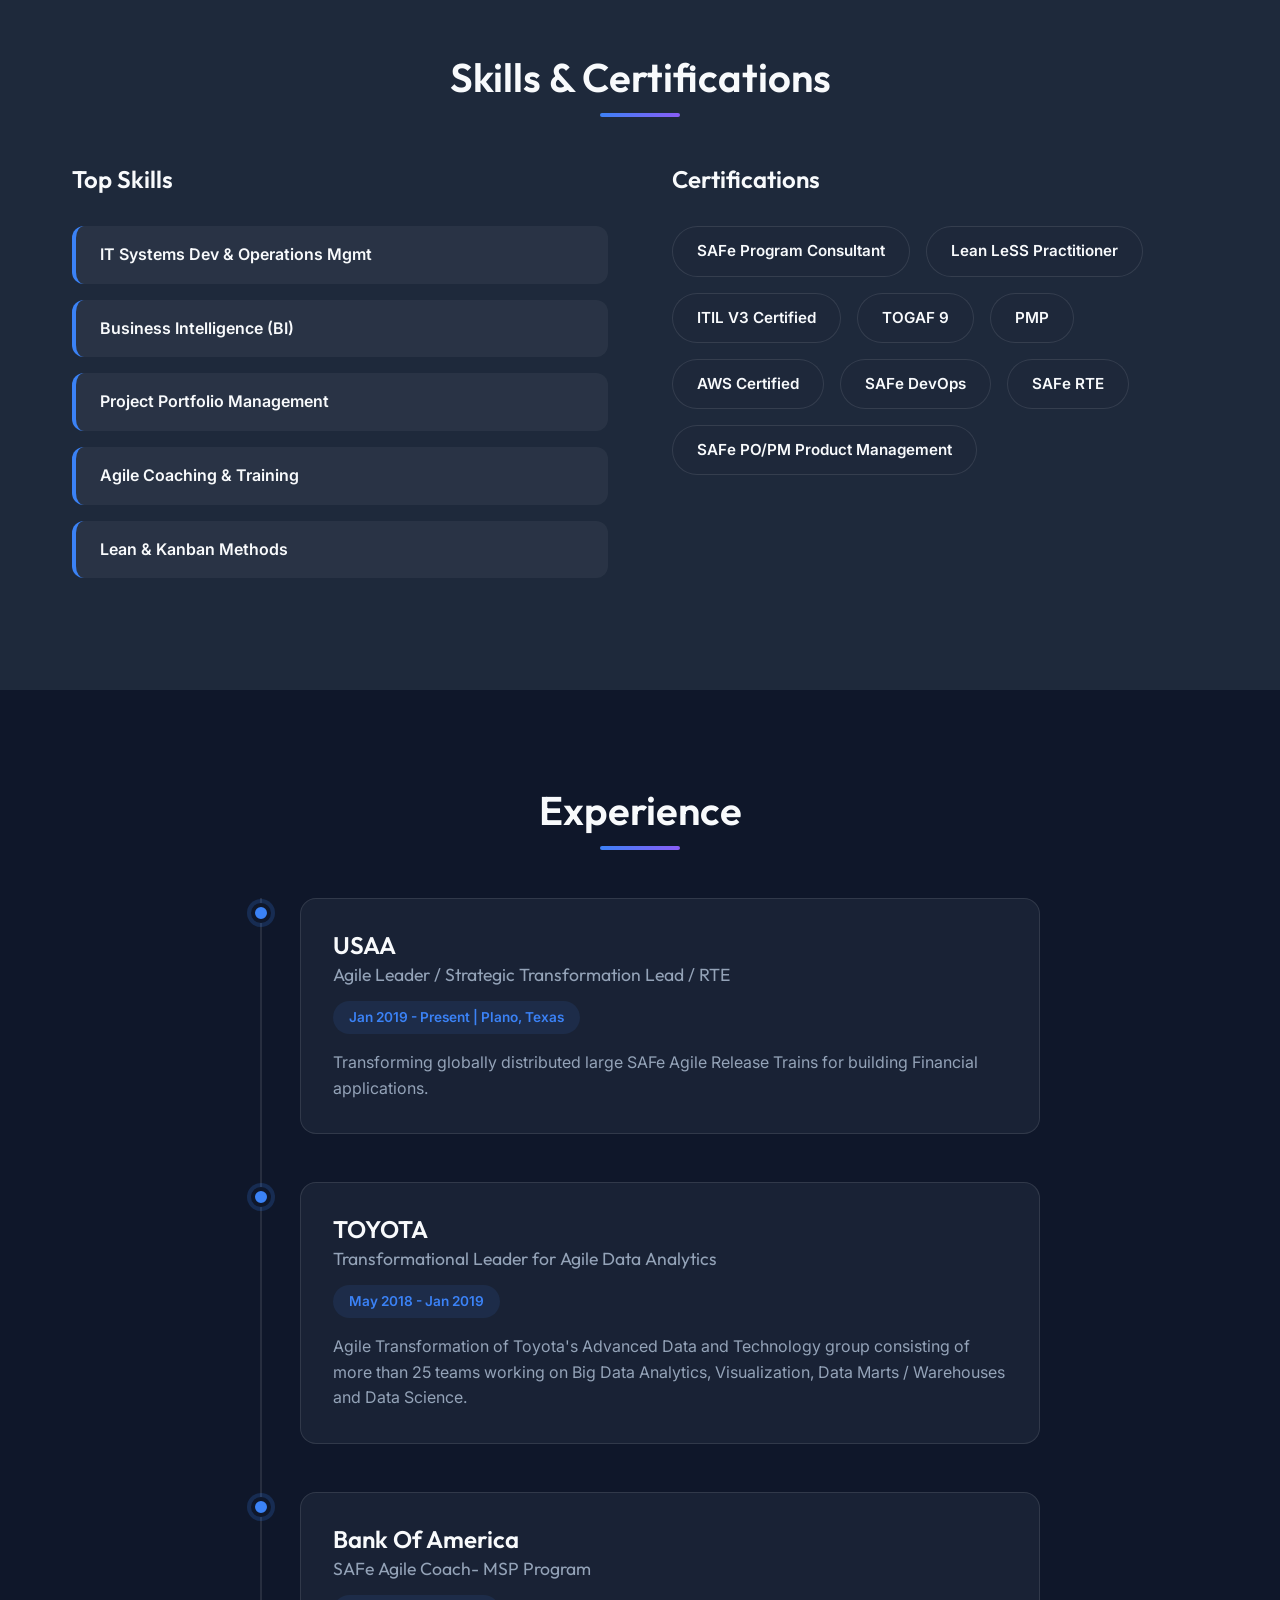
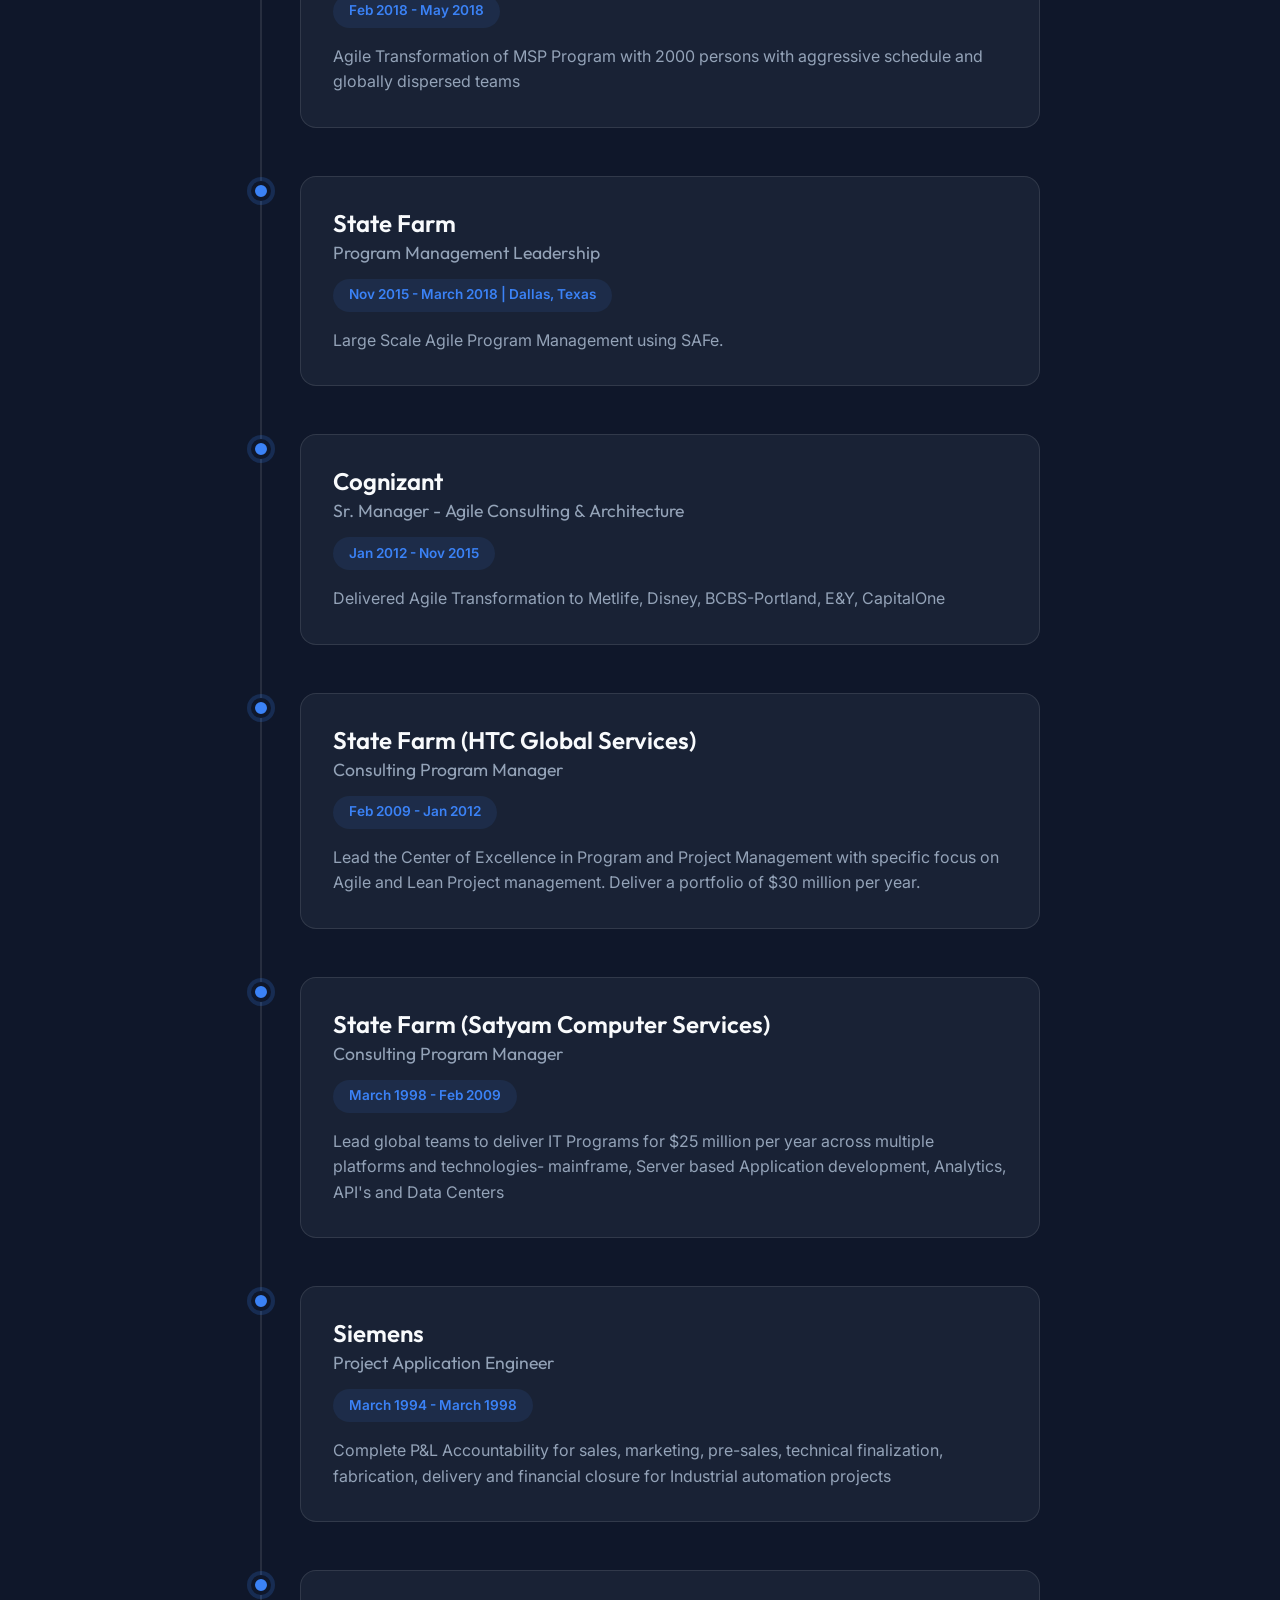
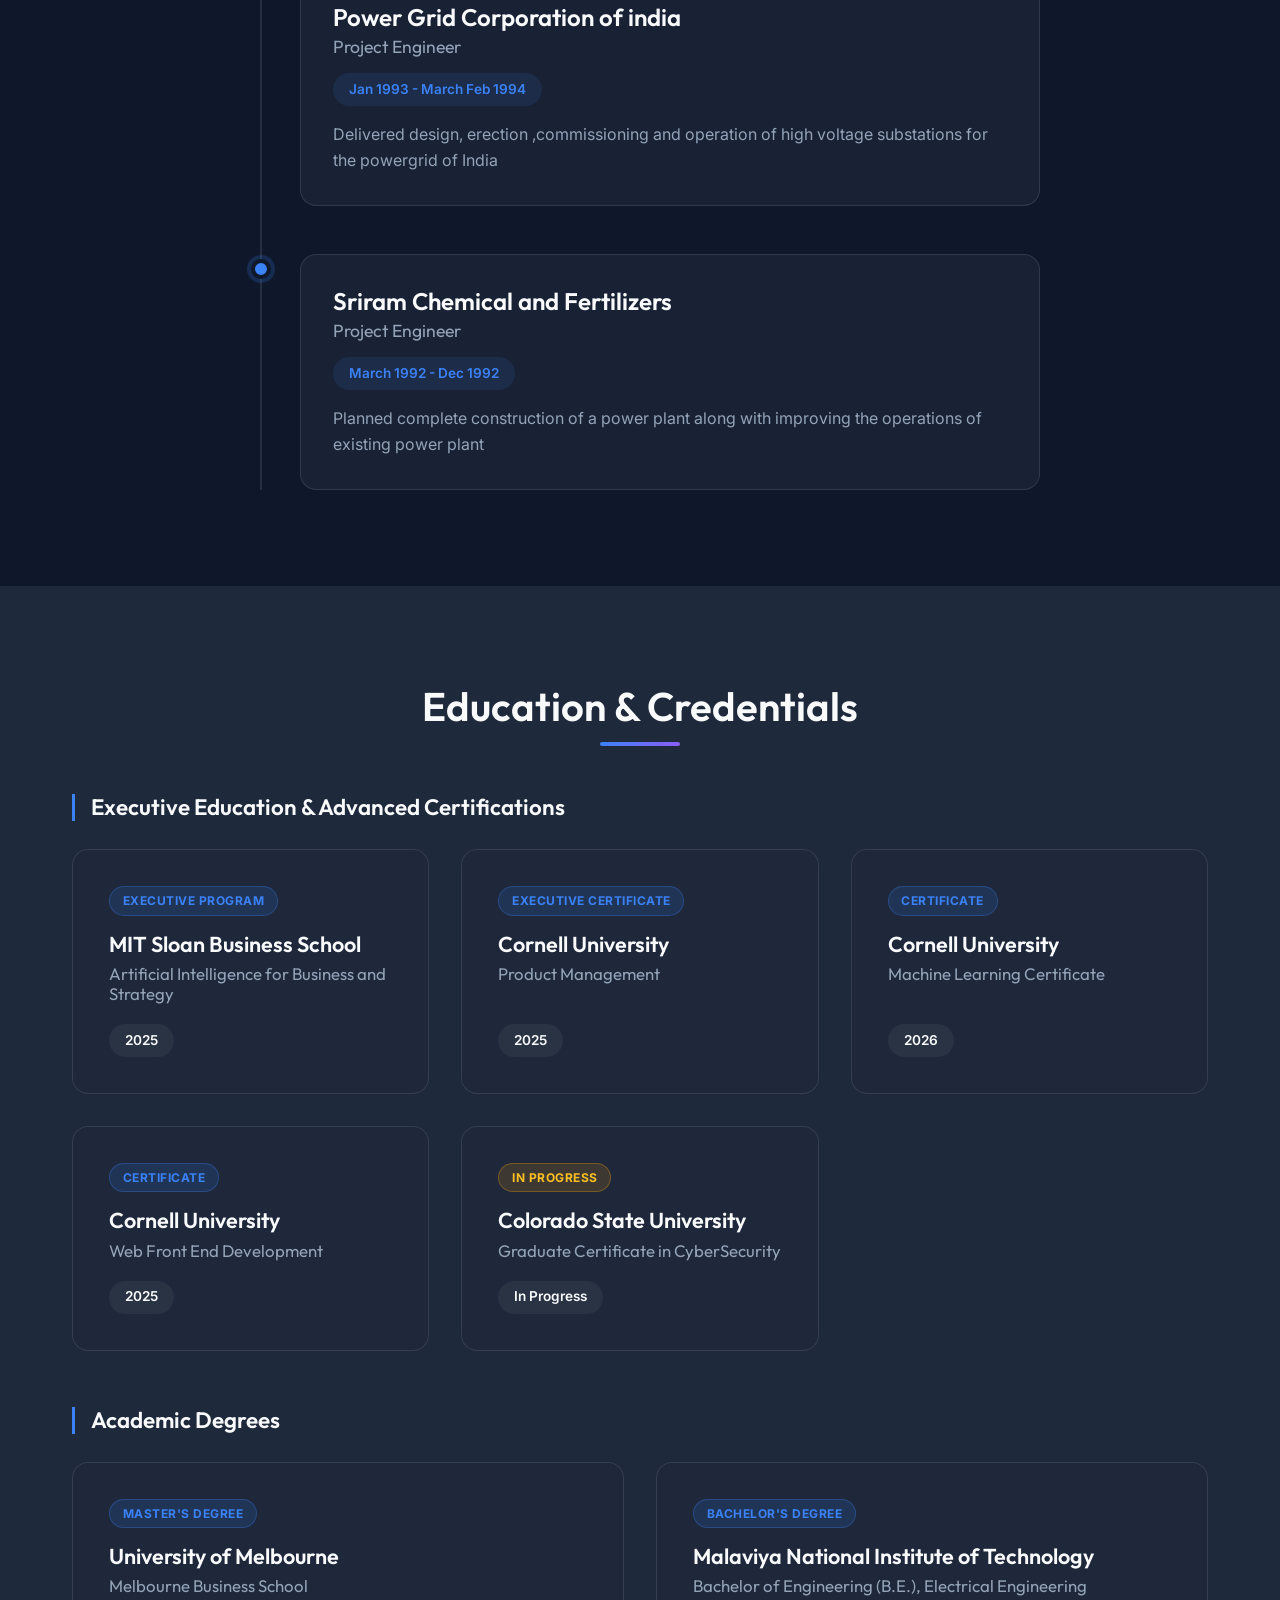
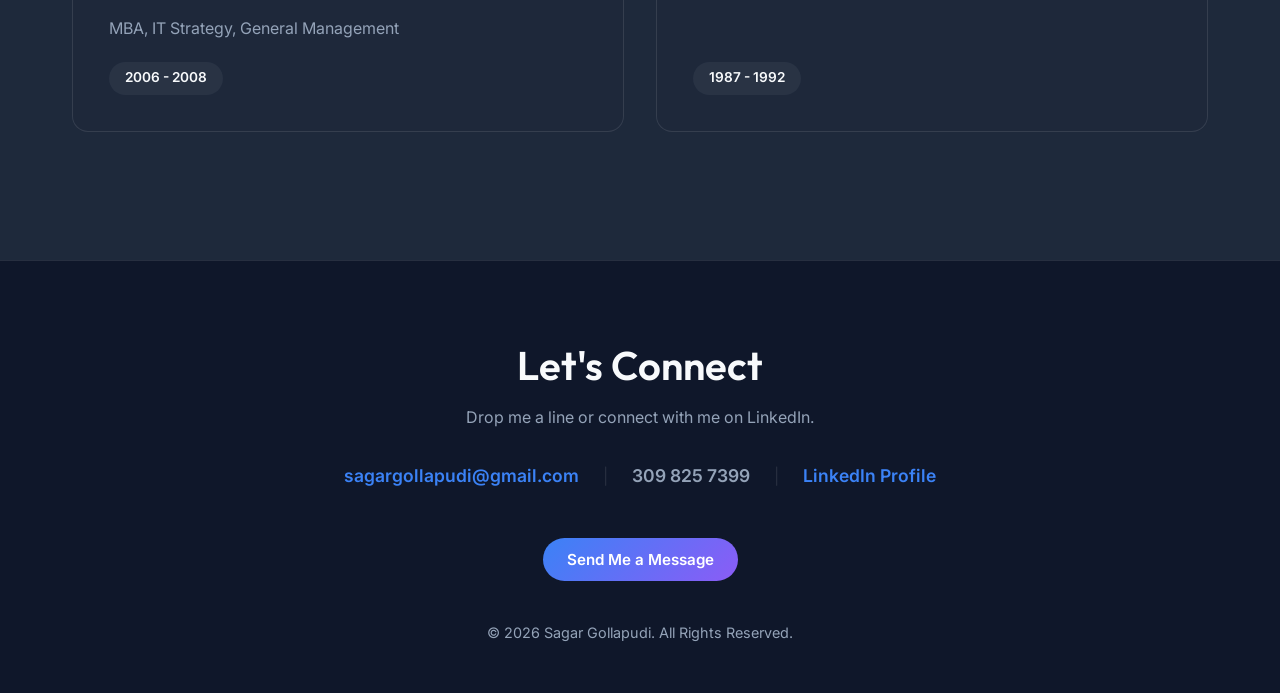
==== commit 3d71dedd: "Updated brand" ====
--- a/index.html
+++ b/index.html
@@ -28,7 +28,7 @@
     <header id="home" class="hero">
         <div class="hero-content hidden">
             <h1 class="hero-title">Sagar Gollapudi</h1>
-            <h2 class="hero-subtitle">Transformational Agile Leader & Business Agility Strategist</h2>
+            <h2 class="hero-subtitle">Transformational Agile Leader. Strategist and Delivery Leader</h2>
             <p class="hero-text">Empowering organizations with Agile@Scale, SAFe, and Lean processes to achieve high-speed execution and performance.</p>
             <div class="hero-buttons">
                 <a href="#about" class="btn-secondary">View Profile</a>
@@ -48,9 +48,9 @@
             <h2 class="section-title">About Me</h2>
             <div class="about-content">
                 <div class="about-text">
-                    <p>Agile Coach for SAFe, SCRUM, Kanban and Lean. I specialize in Organization and Program Transformation to Agile, serving as an Agile Trainer and Mentor for Executives on Agile Transformation.</p>
+                    <p>Agile Leader for SAFe, SCRUM, Kanban and Lean. Expert in delivery of large scale software delivery across globally dispersed teams. I specialize in Organization and Program Transformation to Agile, serving as an Agile Trainer and Mentor for Executives on Agile Transformation.</p>
                     <p>With 20+ years of Industry Leadership, I am an IT Program Manager, Director, RTE, Program Architect, and Services Director. Complete IT Business lifecycle responsibility with experience in proposals, pre-sales, and delivery.</p>
-                    <p>Enterprise leader with technical acumen and execution discipline. I have deep understanding of software development for cost saving and high-speed execution, taking leadership of multiple teams across geographical locations.</p>
+                    <p>Enterprise leader with technical acumen and execution discipline. Deliver cost saving and improved performance on schedule, quality, sustainability and scope.</p>
                 </div>
                 <div class="about-stats">
                     <div class="stat-card">
@@ -193,7 +193,7 @@
                         <h3>Sriram Chemical and Fertilizers</h3>
                         <h4>Project Engineer</h4>
                         <span class="date">March 1992 - Dec 1992</span>
-                        <p>PLanned a complete construction of a power plant along with improving the operations of existing power plant</p>
+                        <p>Planned complete construction of a power plant along with improving the operations of existing power plant</p>
                     </div>
                 </div>
             </div>
